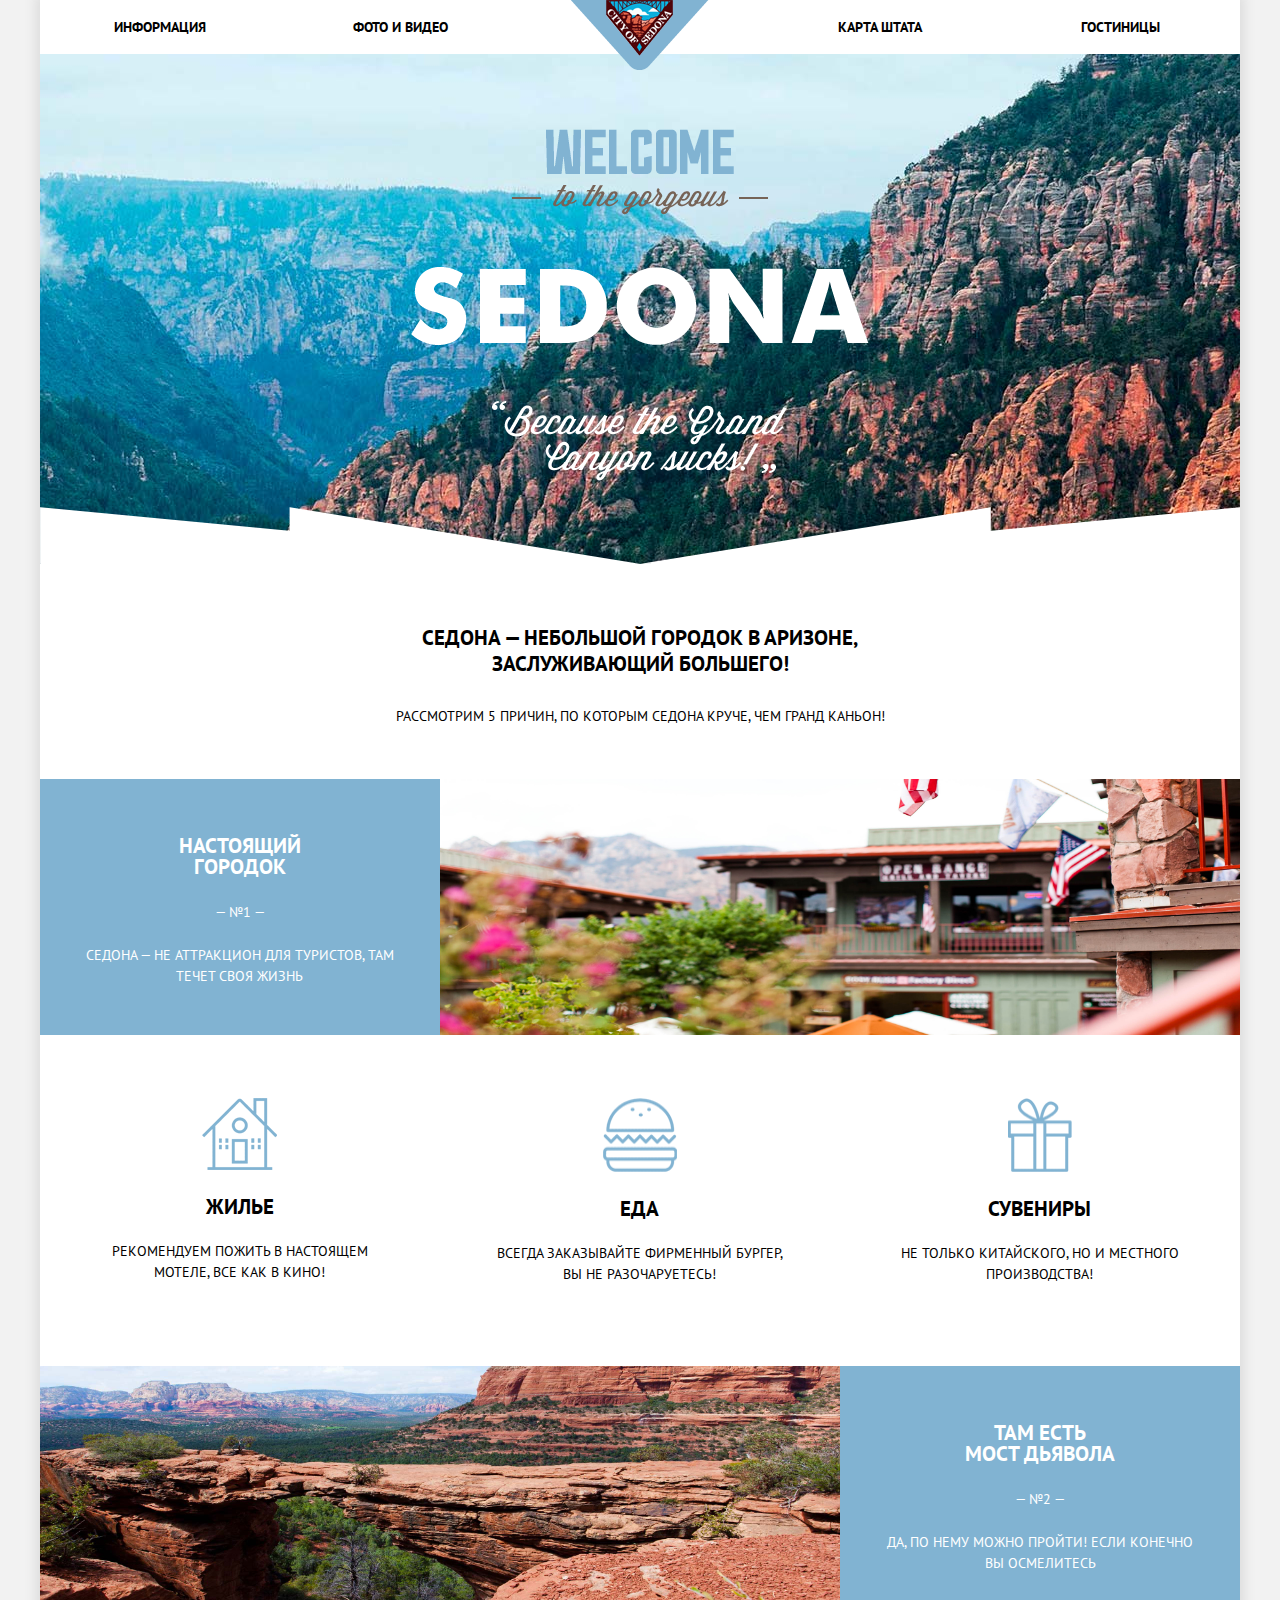
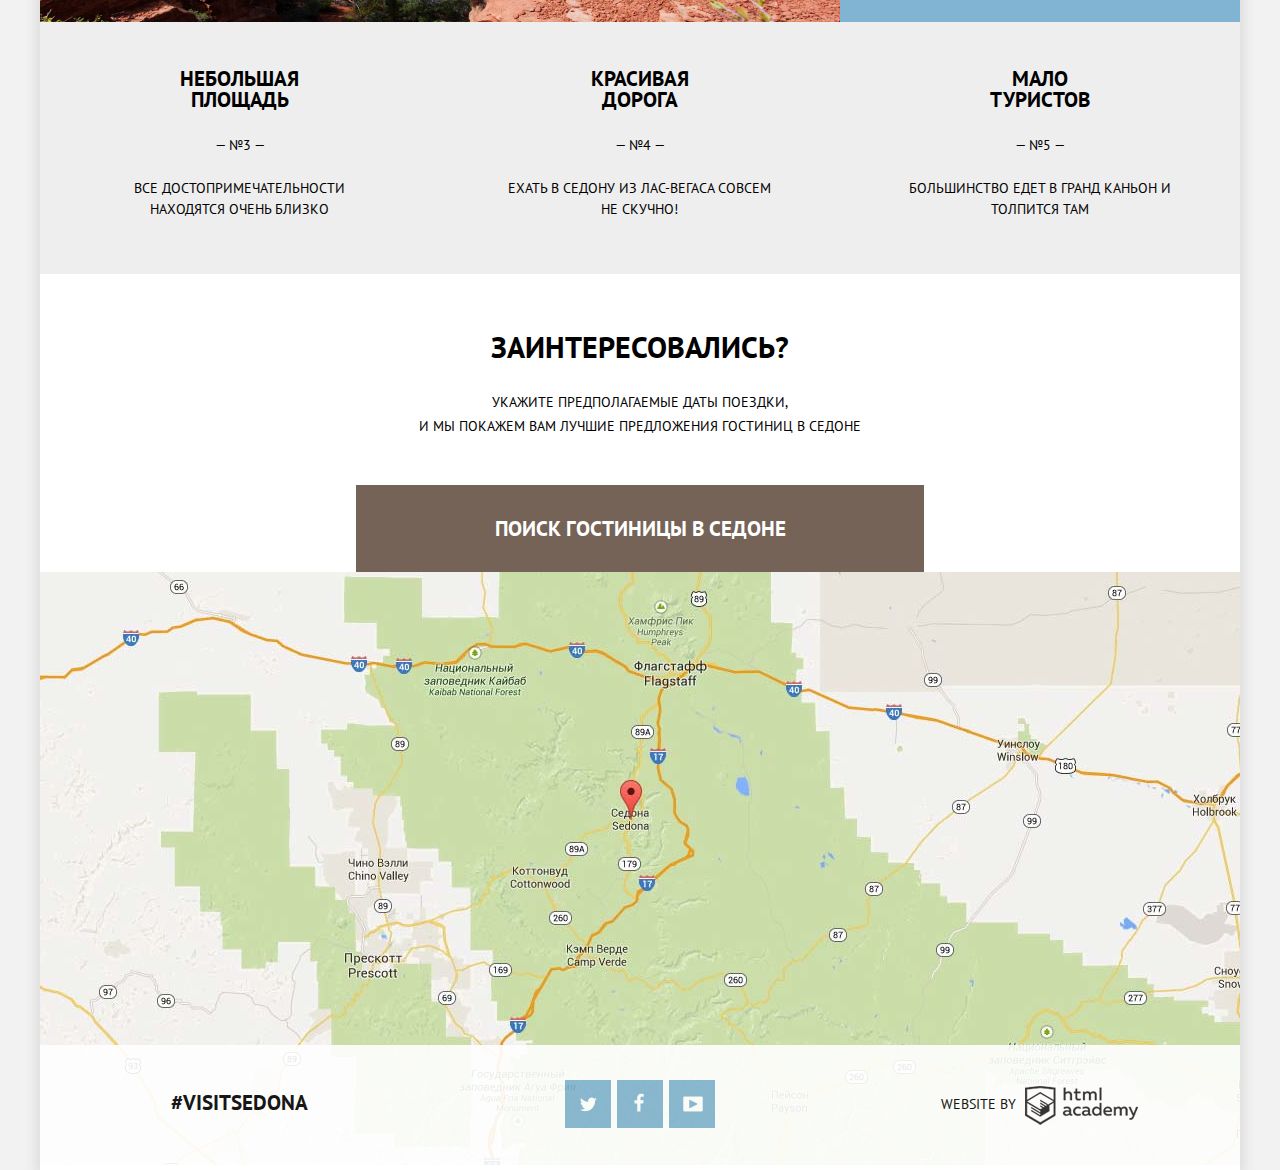
==== index.html @ da7171b6 "Правки, опять." ====
<!DOCTYPE html>
<html lang="ru">
  <head>
    <meta charset="utf-8">
    <title>Седона</title>
    <link href='https://fonts.googleapis.com/css?family=PT+Sans:400,700&subset=latin,cyrillic' rel='stylesheet' type='text/css'>
    <link rel="stylesheet" href="css/normalize.css">
    <link rel="stylesheet" href="css/style.css">
  </head>
  <body>
    <main class="container">
      <header class="main-header clearfix">
        <nav class="main-navigation">
            <ul class="left-side">
              <li>
                <a href="#">Информация</a>
              </li>
              <li>
                <a href="#">Фото и видео</a>
              </li>
            </ul>
            <a class="logo" href="#"><img src="img/main_page.png" width="138" height="70" alt="Седона"></a>
            <ul class="right-side">
              <li>
                <a href="#">Карта штата</a>
              </li>
              <li>
                <a href="hotels.html">Гостиницы</a>
              </li>
            </ul>
        </nav>    
      </header>
        <div class="main">
          <div class="main-img">
            <img class="img-text" src="img/sedona_text.png" alt="Welcome to Sedona" width="458" height="352">
          </div>
          <h1 class="main-info">Седона &mdash; небольшой городок в Аризоне,<br> заслуживающий большего!</h1>
          <p class="main-info-reasons">Рассмотрим 5 причин, по которым седона круче, чем Гранд Каньон!</p>
          <div class="reason-one clearfix">
            <div class="reason-one-general">
              <h3 class="reason-headline">Настоящий<br>городок</h3>
              <p class="reason-number">&mdash; №1 &mdash;</p>
              <p class="reason-text">Седона &mdash; не аттракцион для туристов, там течет своя жизнь</p>
            </div>
            <div class="reason-one-img">
              <img src="img/reason_1.jpg" width="800" height="256" alt="Первая причина">
            </div>
          </div>
          <div class="features clearfix">
            <div class="reason-content">
              <img src="img/house.png" width="75" height="72" alt="Жилье">
              <h3>Жилье</h3>
              <p class="content-text">Рекомендуем пожить в настоящем мотеле, все как в кино!</p>
            </div>
            <div class="reason-content">
              <img src="img/burger.png" width="74" height="74" alt="бургер">
              <h3>Еда</h3>
              <p class="content-text">Всегда заказывайте фирменный бургер, Вы не разочаруетесь!</p>
            </div>
            <div class="reason-content">
              <img src="img/souvenir.png" width="64" height="74" alt="подарок">
              <h3>Сувениры</h3>
              <p class="content-text">Не только китайского, но и местного производства!</p>
            </div>
          </div>
          <div class="reason-two clearfix">
            <img class="reason-two-img" src="img/reason_2.jpg" width="512" height="256" alt="Вторая причина">
            <div class="reason-two-general">
              <h3 class="reason-headline">Там есть<br>мост дьявола</h3>
              <p class="reason-number">&mdash; №2 &mdash;</p>
              <p class="reason-text">Да, по нему можно пройти! Если конечно Вы осмелитесь</p>
            </div>
          </div>
          <div class="reasons">  
            <div class="reason-rest-content">
              <h3 class="reasons-headline">Небольшая<br>площадь</h3>
              <p class="reason-number">&mdash; №3 &mdash;</p>
              <p class="reason-rest-text">Все достопримечательности находятся очень близко</p>
            </div>
            <div class="reason-rest-content">
              <h3 class="reasons-headline">Красивая<br>дорога</h3>
              <p class="reason-number">&mdash; №4 &mdash;</p>
              <p class="reason-rest-text">Ехать в Седону из Лас-Вегаса совсем не скучно!</p>
            </div>
            <div class="reason-rest-content">
              <h3 class="reasons-headline">Мало<br>туристов</h3>
              <p class="reason-number">&mdash; №5 &mdash;</p>
              <p class="reason-rest-text">Большинство едет в Гранд Каньон и толпится там</p>
            </div>      
          </div>
          <div class="hotel-reserve">
            <p class="interest"><b>Заинтересовались?</b></p>
            <p class="text">Укажите предполагаемые даты поездки,<br> и мы покажем Вам лучшие предложения гостиниц в Седоне</p>
          </div>
          <div class="search-form">
            <form method="post" action="#">
              <a class="form-btn" href="#">Поиск гостиницы в Седоне</a>
              <div class="form form-hidden">              
                <div class="dates">
                  <label for="arrival"><b>Дата заезда:</b></label>
                  <input name="hotels" id="arrival" type="date" value="2016-04-24">
                  <button class="calendar"></button>
                </div>
                <div class="dates">
                  <label for="departure"><b>Дата выезда:</b></label>
                  <input name="hotels" id="departure" type="date" value="2016-07-04">
                  <button class="calendar"></button>
                </div>
                <div class="count clearfix">
                  <div class="adults">
                    <label for="adults"><b>Взрослые:</b></label>
                    <button class="decrease">&#8211;</button>
                    <input name="hotels" id="adults" type="number" value="2">
                    <button class="increase">&#43;</button>
                  </div>
                  <div class="kids">
                    <label for="kids"><b>Дети:</b></label>
                    <button class="decrease">&#8211;</button>
                    <input name="hotels" id="kids" type="number" value="0">
                    <button class="increase">&#43;</button>
                  </div>
                  <input class="btn" type="submit" value="Найти">
                </div>
              </div>
            </form>
          </div>
        </div>      
      <img class="map" src="img/map.jpg" alt="карта">
      <footer class="main-footer">
        <div class="footer">
          <section class="footer-hashtag">
            <a href="#">#VISITSEDONA</a>
          </section>
          <section class="footer-social">
            <a class="social-btn social-btn-twt" href="#">Твиттер</a>
            <a class="social-btn social-btn-fb" href="#">Фейсбук</a>
            <a class="social-btn social-btn-tube" href="#">Ютьюб</a>
          </section>
          <section class="footer-copyright">
            <p>WEBSITE BY</p>
            <a class="btn-copyright" href="https://htmlacademy.ru"></a>
          </section>
        </div>
      </footer>
    </main>
    <script>
      var link = document.querySelector(".form-btn");
      var popup = document.querySelector(".form");
      
      link.addEventListener("click", function(event) {
        event.preventDefault();
        popup.classlist.remove("form-hidden");
      });
    </script>
  </body>
</html>
---- css/style.css ----
body {
  font-size: 14px;
  line-height: 26px;
  font-family: "PT Sans", "arial", sans-serif;
  font-weight: 700;
  text-transform: uppercase;
  padding: 0;
  margin: 0;
  background-color: #f2f2f2;
}

.clearfix:after {
  content: "";
  display: table;
  clear: both;
}

.container {
  min-width: 768px;
  max-width: 1200px;
  margin: 0 auto;
  text-align: center;
  box-shadow: 0 0 10px 5px #dedede;
  background-color: #ffffff;
}

.main-navigation {
  position: relative;
}

.main-navigation a {
  color: #000000;
  text-decoration: none;
  padding: 14px 0;
  font-weight: bold;
  font-size: 14px;
  line-height: 26px;
  display: inline-block;
  vertical-align: top;
}

.main-navigation a:hover {
 color: #81b3d2;
}

.main-navigation img {
  width: 138px;
  height: 70px;
  position: absolute;
  top: 0;
  left: 50%;
  z-index: 1;
  margin-left: -69px;
}

.main-navigation ul {
  display: table;
  table-layout: fixed;
  font-size: 0;
  width: 40%;
}

.main-navigation li {
  display: table-cell;
}

.left-side {
  float: left;
  padding: 0;
}

.right-side {
  float: right;
}

.main-img {  
  background: url(../img/white.png), url(../img/sedona.jpg);
  background-color: #eledf5;
  background-repeat: no-repeat;
  background-position: 50% 100%, 50% 29%;
  background-size: 100% auto, auto;
}

.background {
  overflow: hidden;
}

.img-text {
  margin: 75px 0;
}

.main-info {
  font-size: 21px;
  line-height: 26px;
  margin-top: 61px;
}

.main-info-reasons {
  font-size: 14px;
  line-height: 26px;
  margin: 26px 0;
  font-weight: 100;
}

.reason-one {
  width: 100%;
  text-align: center;
  margin: 50px 0;
  font-size: 0;
}

.reason-one-general {
  width: 33.33%;
  height: 256px;
  float: left;
  background-color: #81b3d2;
  font-size: 21px;
  line-height: 21px;
  color: #ffffff;
  padding: 35px 40px;
  margin: 0;
  box-sizing: border-box;
}

.reason-headline {
  display: block;
  font-size: 21px;
}

.reason-number {
  display: block;
  font-size: 14px;
  line-height: 21px;
  font-weight: 100;
}

.reason-text {
  display: block;
  font-size: 14px;
  font-weight: 100;
  margin: 20px 0;
}

.reason-one-img {
  width: 66.67%;
  float: right;
}

.reason-one-img img {
  overflow: hidden;
}

.features {
  display: inline-block;
  vertical-align: top;
  text-align: center;
  margin-bottom: 67px;
}

.reason-content {
  width: 33.33%;
  float: left;
}

.reason-content h3 {
  font-size: 21px;
  line-height: 21px;
  margin-top: 18px;
}

.content-text {
  display: block;
  font-size: 14px;
  line-height: 21px;
  padding: 0 55px;
  margin-top: 24px;
  font-weight: 100;
}

.reason-two-img {
  width: 66.67%;
  float: left;
  overflow: hidden;
}

.reason-two-general {
  width: 33.33%;
  height: 256px;
  float: right;
  background-color: #81b3d2;
  font-size: 21px;
  line-height: 21px;
  color: #ffffff;
  box-sizing: border-box;
  padding: 35px 40px;
}

.reasons {
  width: 100%;
  display: inline-block;
  vertical-align: top;
  text-align: center;
  background-color: #eeeeee;
}

.reason-rest-content {
  width: 33.33%;
  float: left;
  padding: 25px 20px;
  padding-bottom: 40px;
  box-sizing: border-box;
}

.reasons-headline {  
  font-size: 21px;
  line-height: 21px;
}

.reason-number {
  display: block;
  font-size: 14px;
  line-height: 21px;
  padding: 0 60px;
  margin-top: 25px;
  margin-bottom: 22px;
  font-weight: 100;
}

.reason-rest-text {
  display: block;
  font-size: 14px;
  line-height: 21px;
  padding: 0 40px;
  font-weight: 100;
}

.hotel-reserve {
  margin-top: 60px;
}

.interest {
  font-size: 30px;
  margin-bottom: 30px;
}

.text {
  font-size: 14px;
  line-height: 24px;
  margin-bottom: 47px;
  font-weight: 100;
}

.search-form {
  width: 568px;
  margin: 0 auto;
  text-align: center;
  position: relative;
}

.form-btn {
  font-size: 21px;
  line-height: 27px;
  display: block;
  padding: 30px 0;
  text-decoration: none;
  color: #ffffff;
  background-color: #766357;
}

.form {
  padding: 55px;
  position: absolute;
  top: 85px;
  left: 0;
  background-color: #ffffff;
  text-align: left;  
}

.form-hidden {
  display: none;
}

.dates {
  margin-bottom: 30px;
  width: 100%;
}

.dates label {
  display: inline-block;
  vertical-align: middle;
  width: 93px;
  font-size: 14px;
  line-height: 26px;
  margin-right: 15px;
}

.dates input {
  display: inline-block;
  vertical-align: middle;
  padding: 5px 10px;
  background-color: #f2f2f2;
  border: none;
  width: 289px;
}

.dates input:hover {
  background-color: #ebebeb;
}

.calendar {
  display: inline-block;
  vertical-align: middle;
  width: 38px;
  height: 38px;
  background-color: #f2f2f2;
  border: none;
  margin-left: -5px;
  background-image: url(../img/sprite.png);
  background-position: -42px -73px;
}

.calendar:hover {
  background-color: #ebebeb;
  background-position: -42px -3px;
}

.adults {
  float: left;
}

.adults label {
  display: inline-block;
  vertical-align: middle;
  width: 93px;
  margin-right: 20px;
}

.increase {
  display: inline-block;
  vertical-align: middle;
  width: 38px;
  height: 38px;
  font-size: 26px;
  background-color: #f2f2f2;
  border: none;
  margin-left: -5px;
  color: #a9a9a9;
  cursor: pointer;
}

.increase:hover {
  color: #000000;
}

.decrease {  
  display: inline-block;
  vertical-align: middle;
  width: 38px;
  height: 38px;
  font-size: 26px;
  background-color: #f2f2f2;
  border: none;
  margin-left: -5px;
  color: #a9a9a9;
  cursor: pointer;
}

.decrease:hover {
  color: #000000;
}

.adults input {
  display: inline-block;
  vertical-align: middle;
  text-align: center;
  padding: 6px 10px;
  background-color: #f2f2f2;
  border: none;
  width: 25px;
  margin-left: -5px;
}

.kids {
  display: inline-block;
  vertical-align: middle;
  float: right;
}

.kids label {
  width: 100px;
  margin-right: 27px;
}

.kids input {
  display: inline-block;
  vertical-align: middle;
  text-align: center;
  padding: 6px 10px;
  background-color: #f2f2f2;
  border: none;
  width: 20px;
  margin-left: -5px;
}

input[type=number]::-webkit-inner-spin-button, 
input[type=number]::-webkit-outer-spin-button { 
  -webkit-appearance: none;  
}

.btn {
  width: 458px;
  background-color: #81b3d2;
  text-decoration: none;
  font-size: 21px;
  line-height: 26px;
  color: #ffffff;
  padding: 16px 0;
  margin-top: 55px;
  text-transform: uppercase;
  border: none;
}

.btn:hover {
  background-color: #669ec0;
}

.map {
  width: 100%;
  height: 593px;
  margin-bottom: -128px;
  overflow: hidden;
}

.search-form-hotels {
  width: 100%;
  background: #6686ac url(../img/back_filter.jpg);
  color: #ffffff;
  background-position: 0 50%;
  text-align: left;
  padding: 30px 0;
  font-weight: 600;
  font-size: 16px;
  line-height: 21px;
  margin-top: 2px;
}

.infrastructure {
  float: left;
  margin-left: 6%;
}

.infrastructure label {
  display: block;
  padding-left: 40px;
  font-size: 14px;
  font-weight: 100;
  margin-top: 25px;
  cursor: pointer;
  position: relative;
}

.checkbox-indicator {
  position: absolute;
  display: block;
  margin-top: 25px;
  width: 24px;
  height: 22px;
  background-image: url(../img/sprite.png) no-repeat center;
  background-position: -5px -5px;
}

.infrastructure input {
  display: none;
}
  
.house-type {
  float: left;
  margin-left: 10%;
}

.house-type label {
  display: block;
  padding-left: 40px;
  font-size: 14px;
  font-weight: 100;
  margin-top: 25px;
  cursor: pointer;
}

.house-type input[type="checkbox"] {
  display: none;
}

.cost {
  float: right;
  margin-right: 6%;
  width: 320px;
}

.form-title {
  font-weight: 700;
  font-size: 16px;
  line-height: 21px;
  margin-top: -3px;
  margin-bottom: 9px;
}

.price-control {
  height: 32px;
  margin-top: 12px;
  margin-bottom: 20px;
  border: 2px solid #ffffff;
  border-radius: 3px;
  font-size: 0;
  position: relative;
}

.price-control::after {
  content: "";
  position: absolute;
  width: 2px;
  height: 22px;
  background: #ffffff;
  top: 50%;
  left: 50%;
  transform: translate(-50%, -50%);
}

.price-control label {
  display: inline-block;
  vertical-align: top;
  font-size: 14px;
  font-weight: 100;
  line-height: 30px;
  cursor: pointer;
  padding-left: 64px;
}

.price-control .min-price,
.price-control .max-price {
  width: 90px;
}

.price-control input {
  width: 50px;
  margin: 0;
  color: inherit;
  font: inherit;
  background: none;
  border: none;
  outline: none;
}

.range-controls {
  position: relative;
  margin-bottom: 35px;
}

.range-controls .scale {
  height: 2px;
  background: rgba(255, 255, 255, 0.3);
}

.range-controls .bar {
  width: 80%;
  height: 2px;
  background: #ffffff;
}

.range-toggle {
  position: absolute;
  top: -10px;
  width: 4px;
  height: 4px;
  background: #ababab;
  border: 8px solid #ffffff;
  border-radius: 50%;
  box-shadow: 0 2px 1px 0 rgba(0, 1, 1, 0.2);
  cursor: pointer;
}

.range-toggle:hover {
  background: #1c4f80;
}

.range-toggle-min {
  left: 0;
}

.range-toggle-max {
  left: 80%;
}

.btn-show {
  display: block;
  margin: 0 auto;
  margin-top: -4px;
  padding: 6px 38px;
  font-size: 14px;
  line-height: 20px;
  color: #ffffff;
  text-transform: uppercase;
  background: transparent;
  border: 2px solid #ffffff;
  border-radius: 2px;
  outline: none;
  cursor: pointer;
  font-weight: 100;
}

.btn-show:hover {
  color: #000000;
  background: #ffffff;
}

.search-results {
  width: 100%;
}

.results-title {
  padding: 13px 0;
  width: 100%;
  position: relative;
  box-sizing: border-box;
}

.results-title h2 {
  display: block;
  float: left;
  padding-left: 6%; 
  margin-right: 47px;
}

.sort-type {
  display: block;
  float: left;
  margin-top: 23px;
  font-size: 12px;
  line-height: 18px;
  font-weight: 100;
}

.sort-type a {
  margin-left: 34px;
  display: inline-block;
  text-decoration: none;
  color: #d1d1d1;
  border-bottom: 1px dashed #81b3d2;
  cursor: pointer;
}

.sort-type a:active {
  color: #81b3d2;
  border-bottom: none;
}

.ascending {
  text-decoration: none;
  font-size: 0;
  position: absolute;
  top: 40px;
  right: 96px;
  width: 10px;
  height: 11px;
  background: #ffffff url(../img/sprite.png) no-repeat center;
  background-position: -15px -14px;
  cursor: pointer;
  transform: rotate(180deg);
  opacity: 0.5;
}

.ascending:hover {
  opacity: 1;
}

.ascending:active {
  opacity: 1;
  background-position: -15px -51px;
}

.descending {
  text-decoration: none;
  font-size: 0;
  position: absolute;
  top: 39px;
  right: 72px;
  width: 11px;
  height: 11px;
  background: #ffffff url(../img/sprite.png) no-repeat center;
  background-position: -15px -14px;
  cursor: pointer;
  opacity: 0.5;
}

.descending:hover {
  opacity: 1;
  background-position: -15px -14px;
}

.descending:active {
  opacity: 1;
  background-position: -15px -51px;
}

.sort-type a:hover {
  color: #81b3d2;
  border-bottom: 1px dashed #81b3d2;  
}

.results {
  border-top: 1px solid #e5e5e5;
  border-bottom: 1px solid #e5e5e5;
  padding: 0 6%;
  position: relative;
  font-size: 0;
}

.results-img {
  display: block;
  float: left;
  margin: 29px 0;
  margin-right: 30px;
}

.results-info {
  float: left;
  text-align: left;
  vertical-align: top;
  margin: 29px 0;
}

.hotel-name {
  display: block;
  text-decoration: none;
  color: #000000;
  font-size: 21px;
  line-height: 21px;  
  cursor: pointer;
}

.hotel-name:hover {
  color: #a8c9df;
}

.results-info p {
  display: inline-block;
  margin-top: 7px;
  margin-right: 5px;
  margin-bottom: 14px;
  font-size: 14px;
  line-height: 21px;
  font-weight: 100;
  width: 110px;
}

.buttons {
  display: block;
  margin-bottom: -3px;
}

.details-btn {
  display: inline-block;
  vertical-align: top;
  background-color: #81b3d2;
  width: 110px;
  text-align: center;
  font-size: 14px;
  line-height: 21px;
  color: #ffffff;
  padding: 3px 0;
  text-transform: uppercase;
  cursor: pointer;
  margin-right: 5px;
}

.details-btn a {
  text-decoration: none;
  color: #ffffff;
}

.details-btn:hover {
  background-color: #669ec0;  
}

.reserve-btn {
  display: inline-block;
  background-color: #766357;
  width: 142px;
  text-align: center;
  font-size: 14px;
  line-height: 21px;
  color: #ffffff;
  padding: 3px 0;
  text-transform: uppercase;
  cursor: pointer;
}

.reserve-btn a {
  text-decoration: none;
  color: #ffffff;
}

.reserve-btn:hover {
  background-color: #604e43;
}

.star {
  position: absolute;
  top: 25px;
  right: 68px;
  width: 25px;
  font-size: 0;
  background: #ffffff url(../img/sprite.png) no-repeat center;
  background-position: -38px -185px;
}

.rating {  
  position: absolute;
  color: #666666;
  bottom: 27px;
  right: 66px;
  width: 110px;
  display: inline-block;
  background-color: #f2f2f2;
  font-size: 14px;
  line-height: 21px;
  font-weight: 100;
  padding: 5px;
}

.main-footer {
  color: #000000;
  background-color: #ffffff;
  min-height: 125px;
  position: relative;
  opacity: 0.9;
}

.footer-hashtag {
  width: 33.33%;
  float: left;
  margin-top: 45px;
}

.footer-hashtag a {
  color: #000000;
  text-decoration: none;
  font-size: 21px;
  font-weight: bold;
}

.footer-social {
  width: 33.33%;
  float: left; 
  text-align: center;
  margin-top: 35px;
  font-size: 0;
}

.social-btn {
  display: inline-block;
  width: 46px;
  height: 48px;
  background: #81b3d2 url(../img/sprite.png) no-repeat center;
  vertical-align: top;
  text-decoration: none;
  margin-right: 6px;
}

.social-btn:last-child {
  margin-right: 0;
}

.social-btn:hover {
  background-color: #669ec0;
}

.footer-copyright {
  width: 33.33%;
  float: right;
  margin-top: 32px;
}

.footer-copyright p {
  display: inline-block;
  vertical-align: top;
  font-weight: 100;
}

.footer-copyright a {
  display: inline-block;
  width: 115px;
  height: 40px;
  background-image: url(../img/sprite.png);
  background-position: -3px -493px;
  margin-left: 4px;
  margin-top: 8px;
}

.footer-copyright a:hover {
  background-position: -3px -556px;
}

.social-btn-fb {
    background-position: -23px -107px;
}

.sprite-star {
    background-position: -20px -200px;
}

.social-btn-tube {
    background-position: -26px -240px;
}

.social-btn-twt {
    background-position: -25px -305px;
}
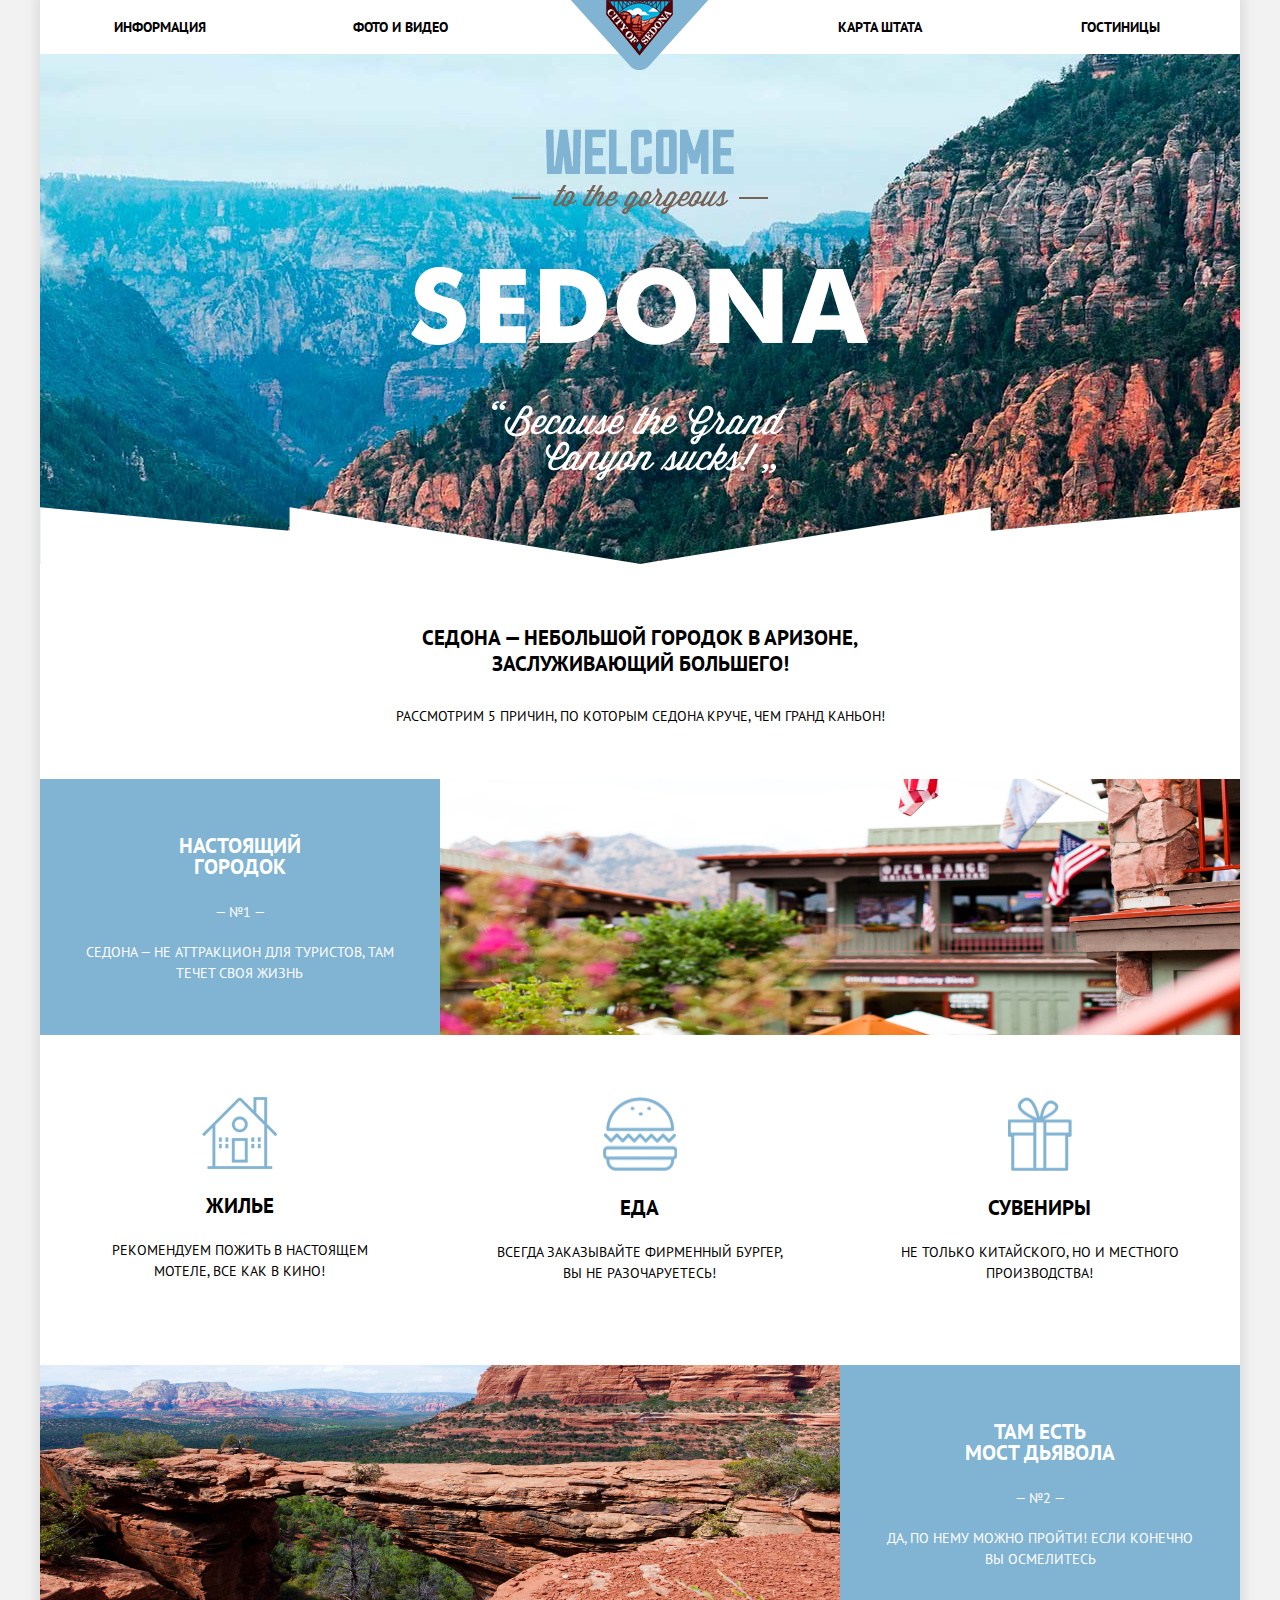
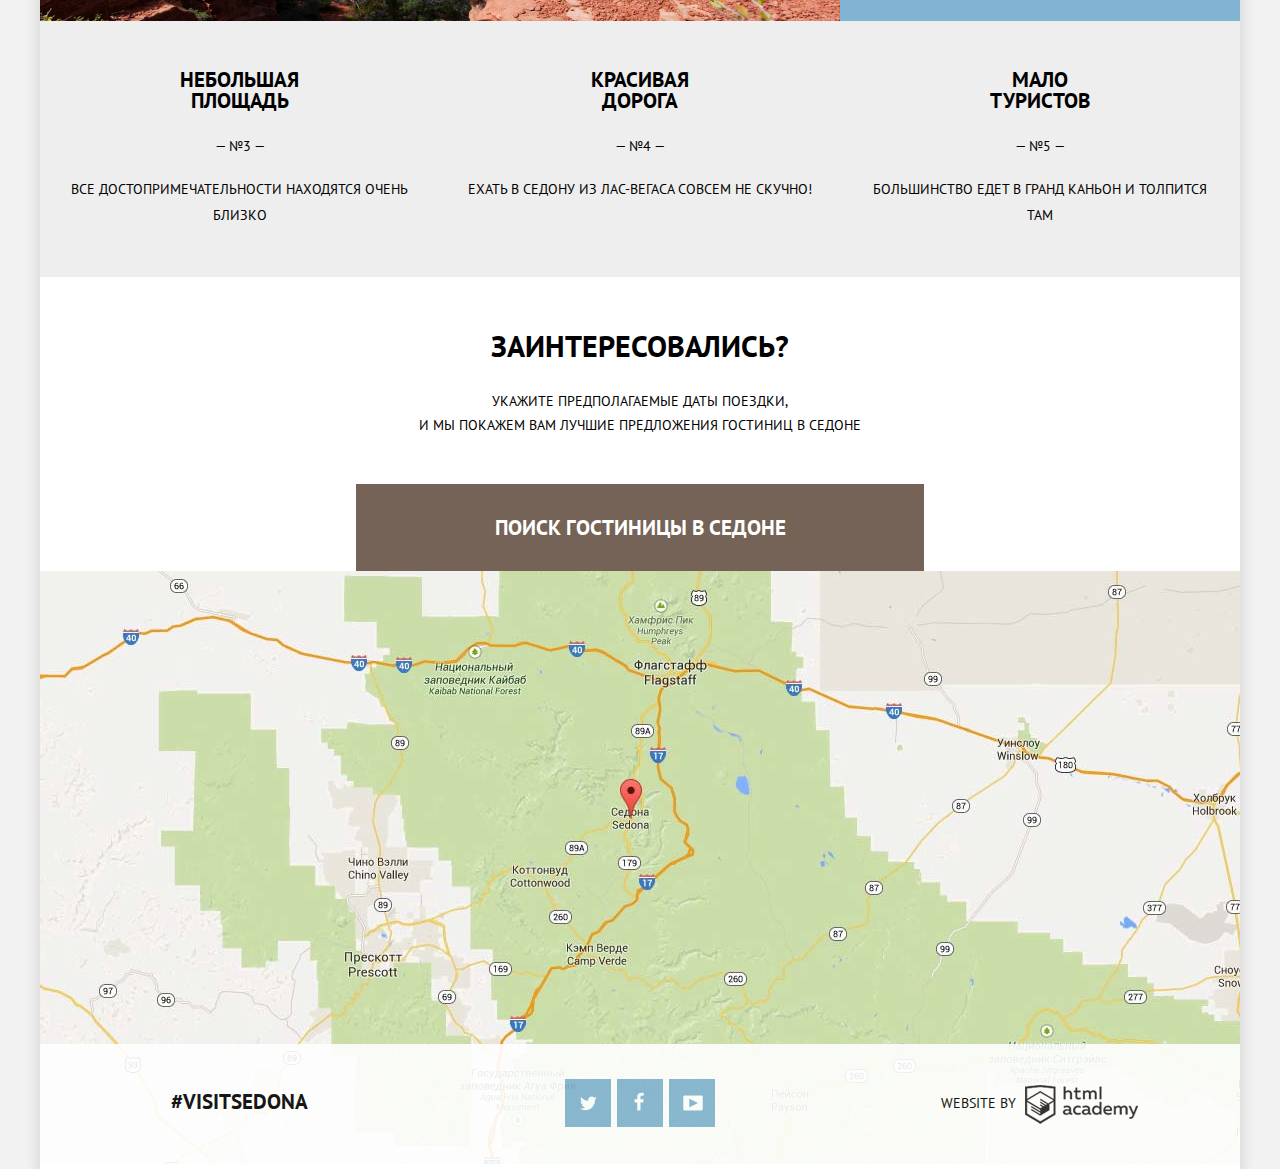
==== commit d722a46a: "Sedona has changed." ====
--- a/index.html
+++ b/index.html
@@ -64,7 +64,9 @@
             </div>
           </div>
           <div class="reason-two clearfix">
-            <img class="reason-two-img" src="img/reason_2.jpg" width="512" height="256" alt="Вторая причина">
+            <div class="reason-two-img">
+              <img src="img/reason_2.jpg" width="800" height="256" alt="Вторая причина">
+            </div>
             <div class="reason-two-general">
               <h3 class="reason-headline">Там есть<br>мост дьявола</h3>
               <p class="reason-number">&mdash; №2 &mdash;</p>
@@ -75,17 +77,17 @@
             <div class="reason-rest-content">
               <h3 class="reasons-headline">Небольшая<br>площадь</h3>
               <p class="reason-number">&mdash; №3 &mdash;</p>
-              <p class="reason-rest-text">Все достопримечательности находятся очень близко</p>
+              <p class="reason-text">Все достопримечательности находятся очень близко</p>
             </div>
             <div class="reason-rest-content">
               <h3 class="reasons-headline">Красивая<br>дорога</h3>
               <p class="reason-number">&mdash; №4 &mdash;</p>
-              <p class="reason-rest-text">Ехать в Седону из Лас-Вегаса совсем не скучно!</p>
+              <p class="reason-text">Ехать в Седону из Лас-Вегаса совсем не скучно!</p>
             </div>
             <div class="reason-rest-content">
               <h3 class="reasons-headline">Мало<br>туристов</h3>
               <p class="reason-number">&mdash; №5 &mdash;</p>
-              <p class="reason-rest-text">Большинство едет в Гранд Каньон и толпится там</p>
+              <p class="reason-text">Большинство едет в Гранд Каньон и толпится там</p>
             </div>      
           </div>
           <div class="hotel-reserve">
@@ -95,29 +97,29 @@
           <div class="search-form">
             <form method="post" action="#">
               <a class="form-btn" href="#">Поиск гостиницы в Седоне</a>
-              <div class="form form-hidden">              
+              <div class="form form-hidden"> 
                 <div class="dates">
                   <label for="arrival"><b>Дата заезда:</b></label>
                   <input name="hotels" id="arrival" type="date" value="2016-04-24">
-                  <button class="calendar"></button>
+                  <button type="button" class="calendar"></button>
                 </div>
                 <div class="dates">
                   <label for="departure"><b>Дата выезда:</b></label>
                   <input name="hotels" id="departure" type="date" value="2016-07-04">
-                  <button class="calendar"></button>
+                  <button type="button" class="calendar"></button>
                 </div>
                 <div class="count clearfix">
                   <div class="adults">
                     <label for="adults"><b>Взрослые:</b></label>
-                    <button class="decrease">&#8211;</button>
+                    <button type="button" class="decrease">&#8211;</button>
                     <input name="hotels" id="adults" type="number" value="2">
-                    <button class="increase">&#43;</button>
+                    <button type="button" class="increase">&#43;</button>
                   </div>
                   <div class="kids">
                     <label for="kids"><b>Дети:</b></label>
-                    <button class="decrease">&#8211;</button>
+                    <button type="button" class="decrease">&#8211;</button>
                     <input name="hotels" id="kids" type="number" value="0">
-                    <button class="increase">&#43;</button>
+                    <button type="button" class="increase">&#43;</button>
                   </div>
                   <input class="btn" type="submit" value="Найти">
                 </div>
@@ -149,7 +151,7 @@
       
       link.addEventListener("click", function(event) {
         event.preventDefault();
-        popup.classlist.remove("form-hidden");
+        popup.classList.add("form-show");
       });
     </script>
   </body>
--- a/css/style.css
+++ b/css/style.css
@@ -98,14 +98,14 @@
 .main-info-reasons {
   font-size: 14px;
   line-height: 26px;
-  margin: 26px 0;
+  margin-top: 26px;
+  margin-bottom: 50px;
   font-weight: 100;
 }
 
 .reason-one {
   width: 100%;
   text-align: center;
-  margin: 50px 0;
   font-size: 0;
 }
 
@@ -117,8 +117,7 @@
   font-size: 21px;
   line-height: 21px;
   color: #ffffff;
-  padding: 35px 40px;
-  margin: 0;
+  padding: 35px;
   box-sizing: border-box;
 }
 
@@ -131,6 +130,9 @@
   display: block;
   font-size: 14px;
   line-height: 21px;
+  padding: 0 60px;
+  margin-top: 25px;
+  margin-bottom: 22px;
   font-weight: 100;
 }
 
@@ -138,28 +140,24 @@
   display: block;
   font-size: 14px;
   font-weight: 100;
-  margin: 20px 0;
+  margin-top: -3px;
 }
 
 .reason-one-img {
   width: 66.67%;
+  height: 256px;
   float: right;
-}
-
-.reason-one-img img {
   overflow: hidden;
 }
 
-.features {
-  display: inline-block;
-  vertical-align: top;
-  text-align: center;
-  margin-bottom: 67px;
-}
-
 .reason-content {
+  display: block;
+  vertical-align: middle;
   width: 33.33%;
-  float: left;
+  padding-top: 62px;
+  height: 330px;
+  float: left;
+  box-sizing: border-box;
 }
 
 .reason-content h3 {
@@ -179,6 +177,7 @@
 
 .reason-two-img {
   width: 66.67%;
+  height: 256px;
   float: left;
   overflow: hidden;
 }
@@ -205,9 +204,9 @@
 
 .reason-rest-content {
   width: 33.33%;
-  float: left;
-  padding: 25px 20px;
-  padding-bottom: 40px;
+  height: 256px;
+  float: left;
+  padding: 27px 20px;
   box-sizing: border-box;
 }
 
@@ -216,16 +215,6 @@
   line-height: 21px;
 }
 
-.reason-number {
-  display: block;
-  font-size: 14px;
-  line-height: 21px;
-  padding: 0 60px;
-  margin-top: 25px;
-  margin-bottom: 22px;
-  font-weight: 100;
-}
-
 .reason-rest-text {
   display: block;
   font-size: 14px;
@@ -235,7 +224,7 @@
 }
 
 .hotel-reserve {
-  margin-top: 60px;
+  margin-top: 56px;
 }
 
 .interest {
@@ -268,6 +257,7 @@
 }
 
 .form {
+  display: block;
   padding: 55px;
   position: absolute;
   top: 85px;
@@ -278,6 +268,10 @@
 
 .form-hidden {
   display: none;
+}
+
+.form-show {
+  display: block;
 }
 
 .dates {
@@ -321,7 +315,7 @@
 
 .calendar:hover {
   background-color: #ebebeb;
-  background-position: -42px -3px;
+  background-position: -42px -4px;
 }
 
 .adults {
@@ -459,13 +453,12 @@
   position: relative;
 }
 
-.checkbox-indicator {
-  position: absolute;
-  display: block;
-  margin-top: 25px;
+label::before {
+  display: block;
+  
   width: 24px;
   height: 22px;
-  background-image: url(../img/sprite.png) no-repeat center;
+  background: url(../img/sprite.png);
   background-position: -5px -5px;
 }
 
@@ -811,16 +804,30 @@
   width: 25px;
   font-size: 0;
   background: #ffffff url(../img/sprite.png) no-repeat center;
-  background-position: -38px -185px;
-}
+  background-position: -35px -185px;
+}
+
+.star-4 {
+  width: 98px;
+}
+
+.star-2 {
+  width: 50px;
+}
+
+.star-3 {
+  width: 75px;
+}
+
 
 .rating {  
   position: absolute;
+  text-align: center;
   color: #666666;
   bottom: 27px;
   right: 66px;
   width: 110px;
-  display: inline-block;
+  display: block;
   background-color: #f2f2f2;
   font-size: 14px;
   line-height: 21px;
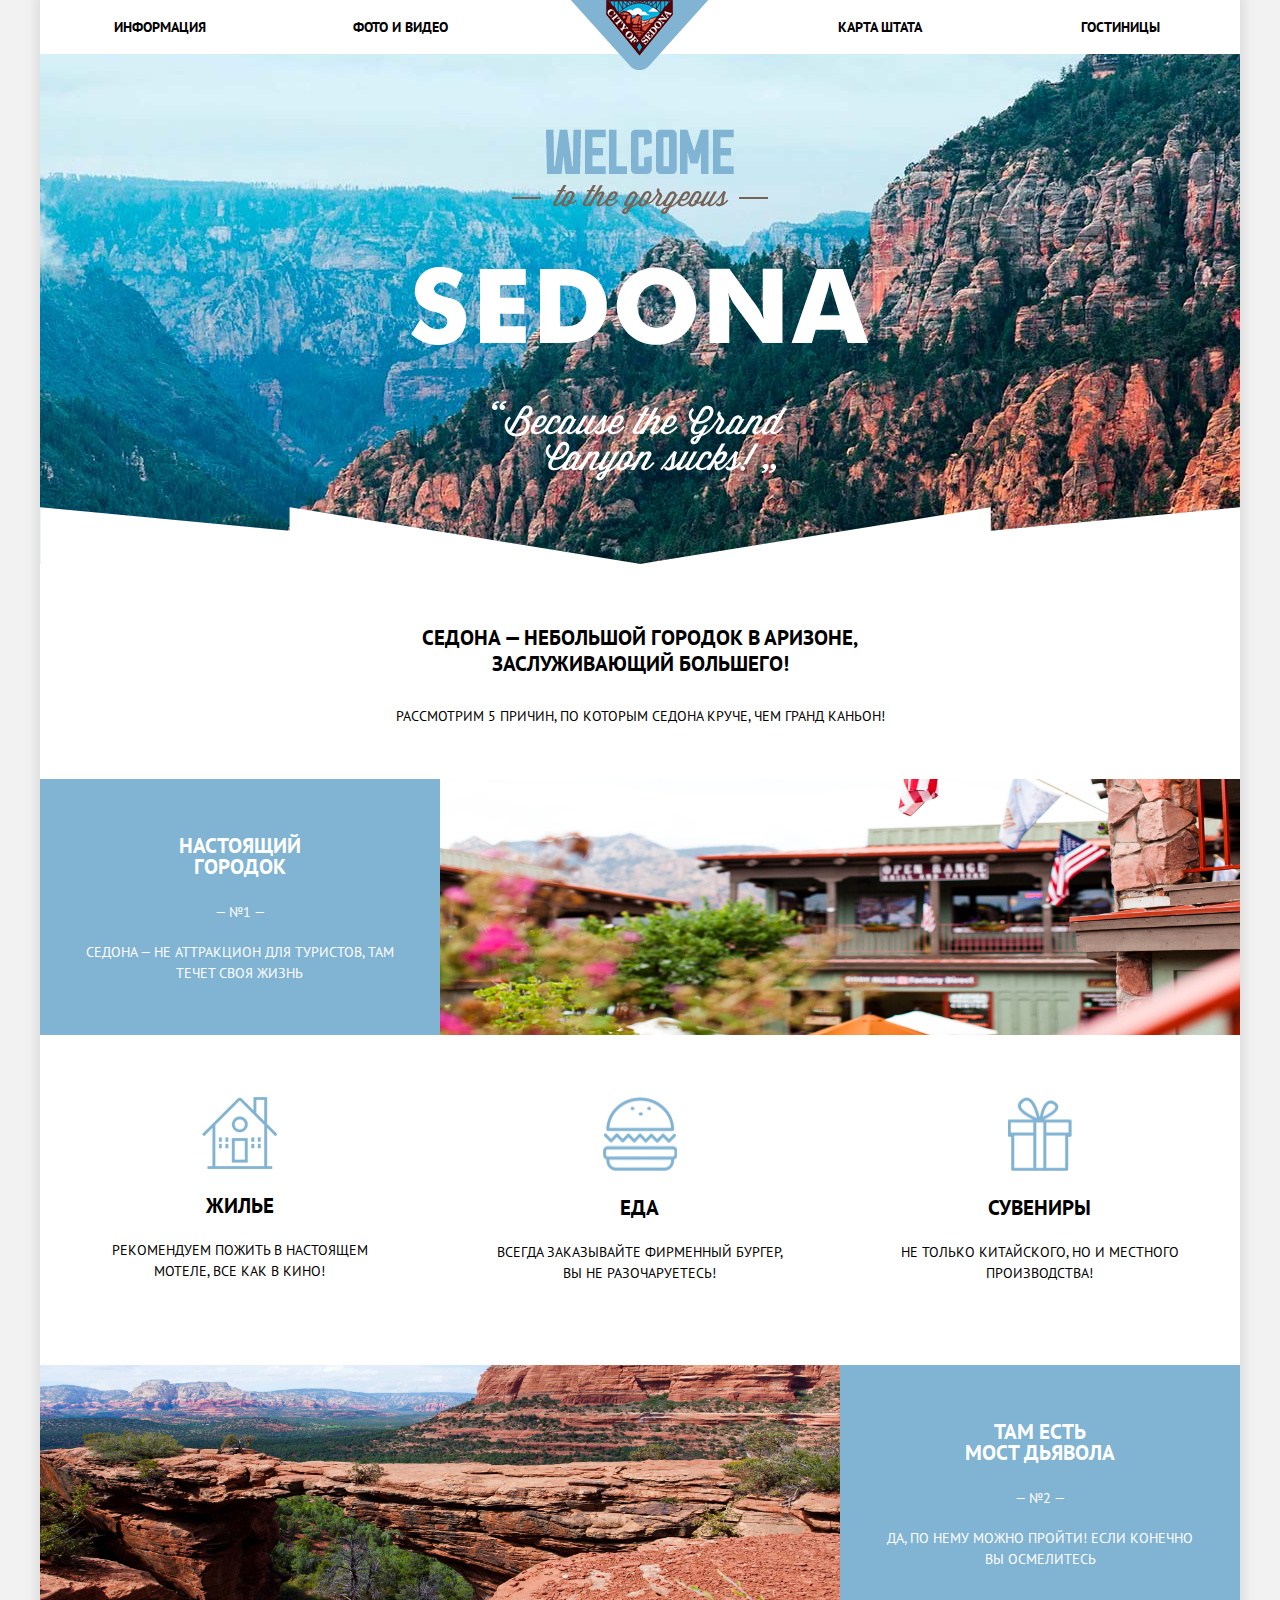
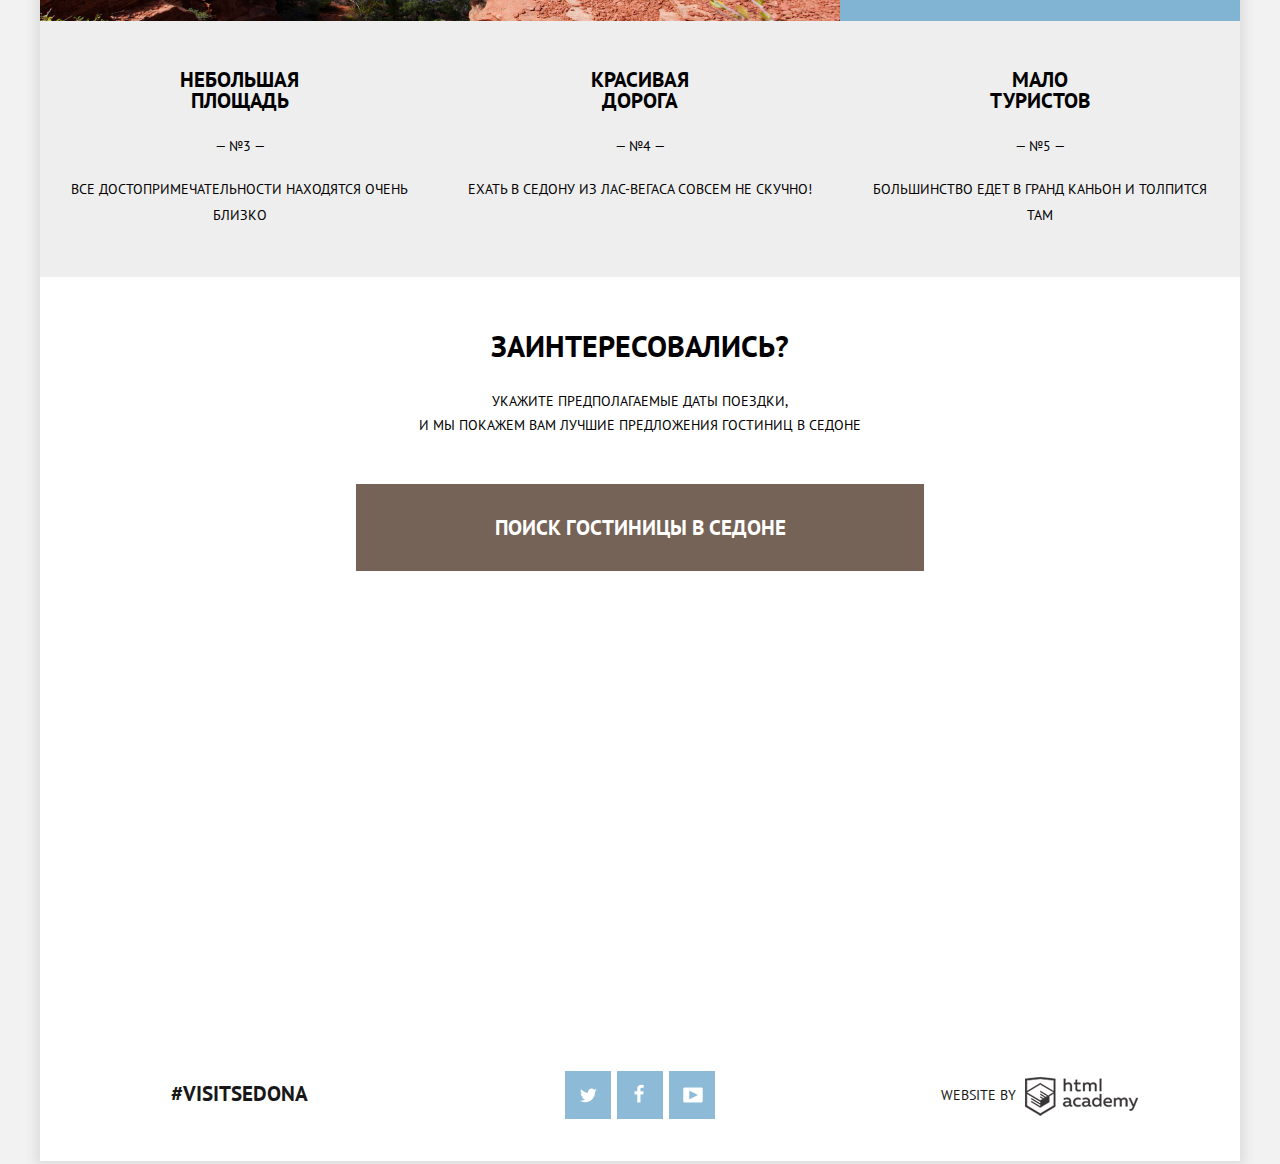
==== commit 519ab41c: "Конец близок!!!" ====
--- a/index.html
+++ b/index.html
@@ -126,8 +126,11 @@
               </div>
             </form>
           </div>
-        </div>      
+        </div>
+      <div class="map">
+      <iframe src="https://www.google.com/maps/embed?pb=!1m18!1m12!1m3!1d990169.602785998!2d-111.74224712548032!3d35.39381695107001!2m3!1f0!2f0!3f0!3m2!1i1024!2i768!4f13.1!3m3!1m2!1s0x872da132f942b00d%3A0x5548c523fa6c8efd!2z0KHQtdC00L7QvdCwLCDQkNGA0LjQt9C-0L3QsCA4NjMzNiwg0KHQqNCQ!5e0!3m2!1sru!2sru!4v1463129491827" width="1200" height="593" frameborder="0" style="border:0" allowfullscreen></iframe>
       <img class="map" src="img/map.jpg" alt="карта">
+      </div>
       <footer class="main-footer">
         <div class="footer">
           <section class="footer-hashtag">
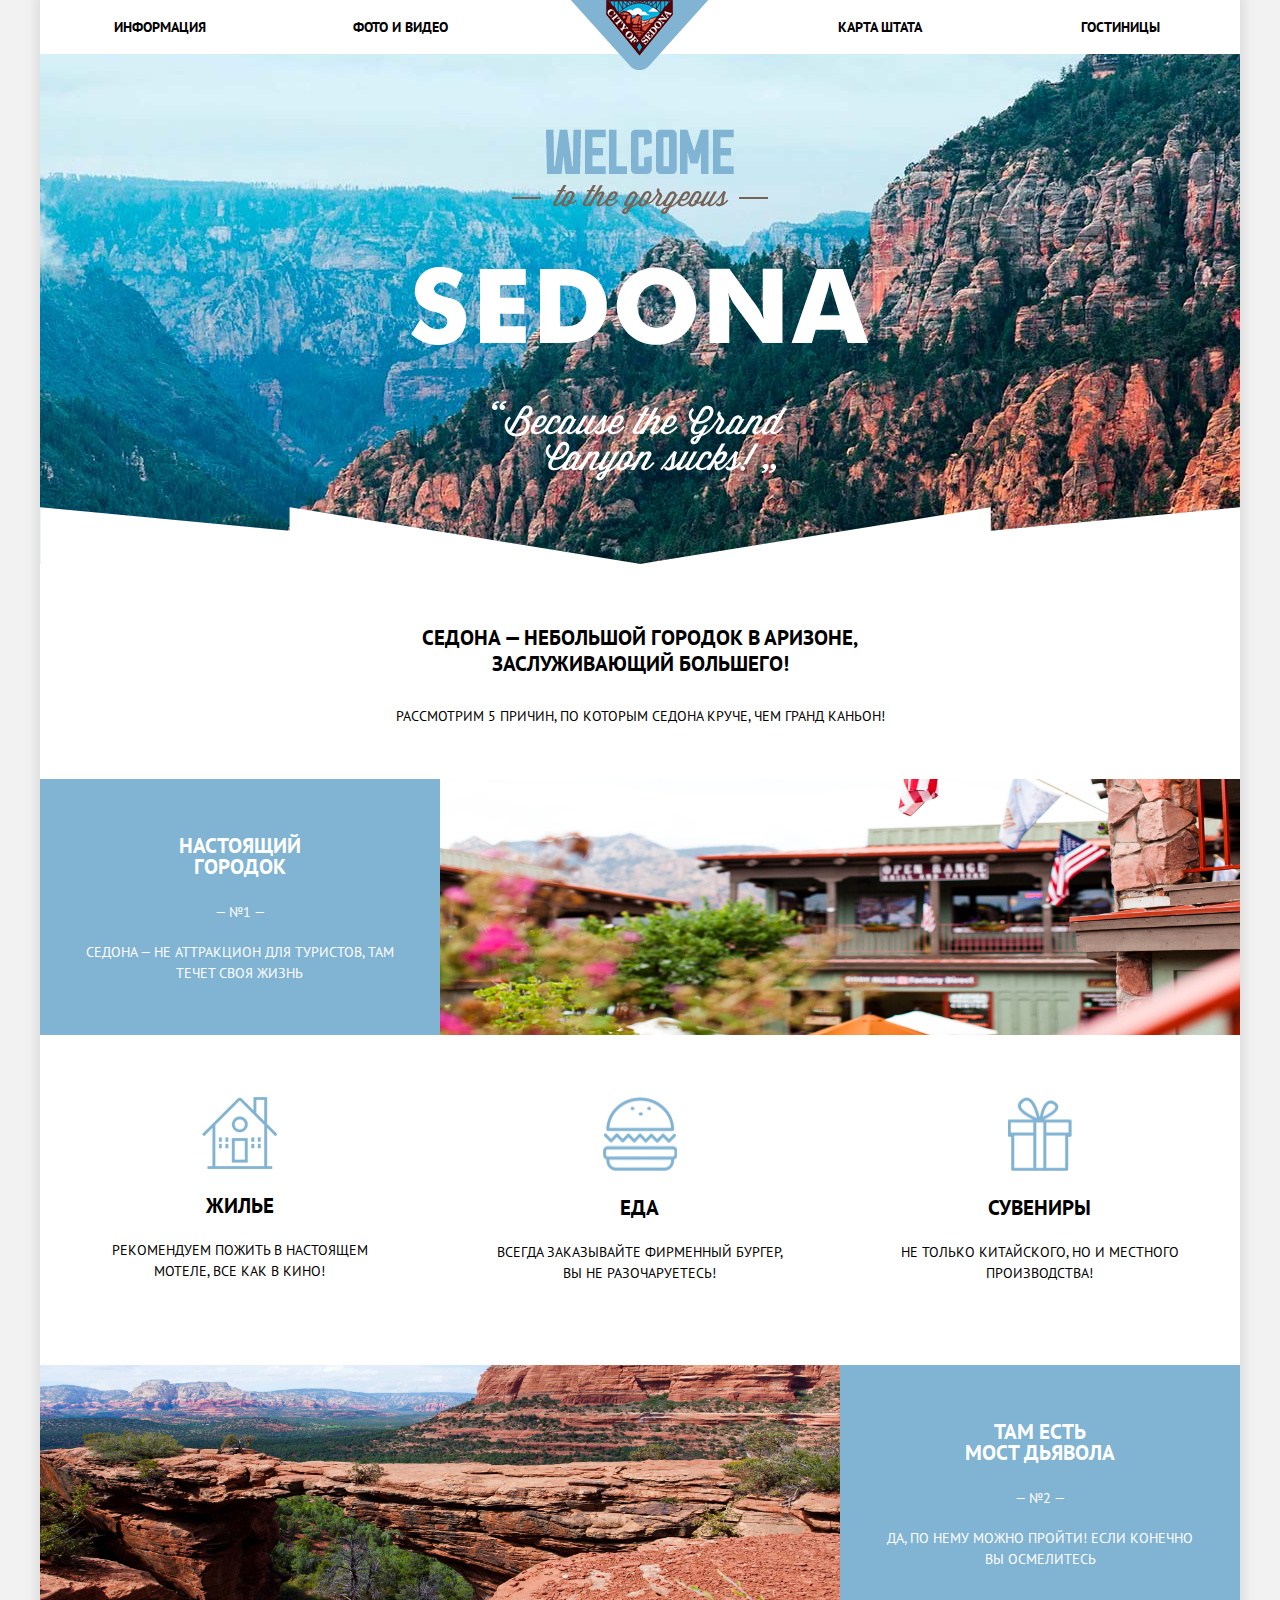
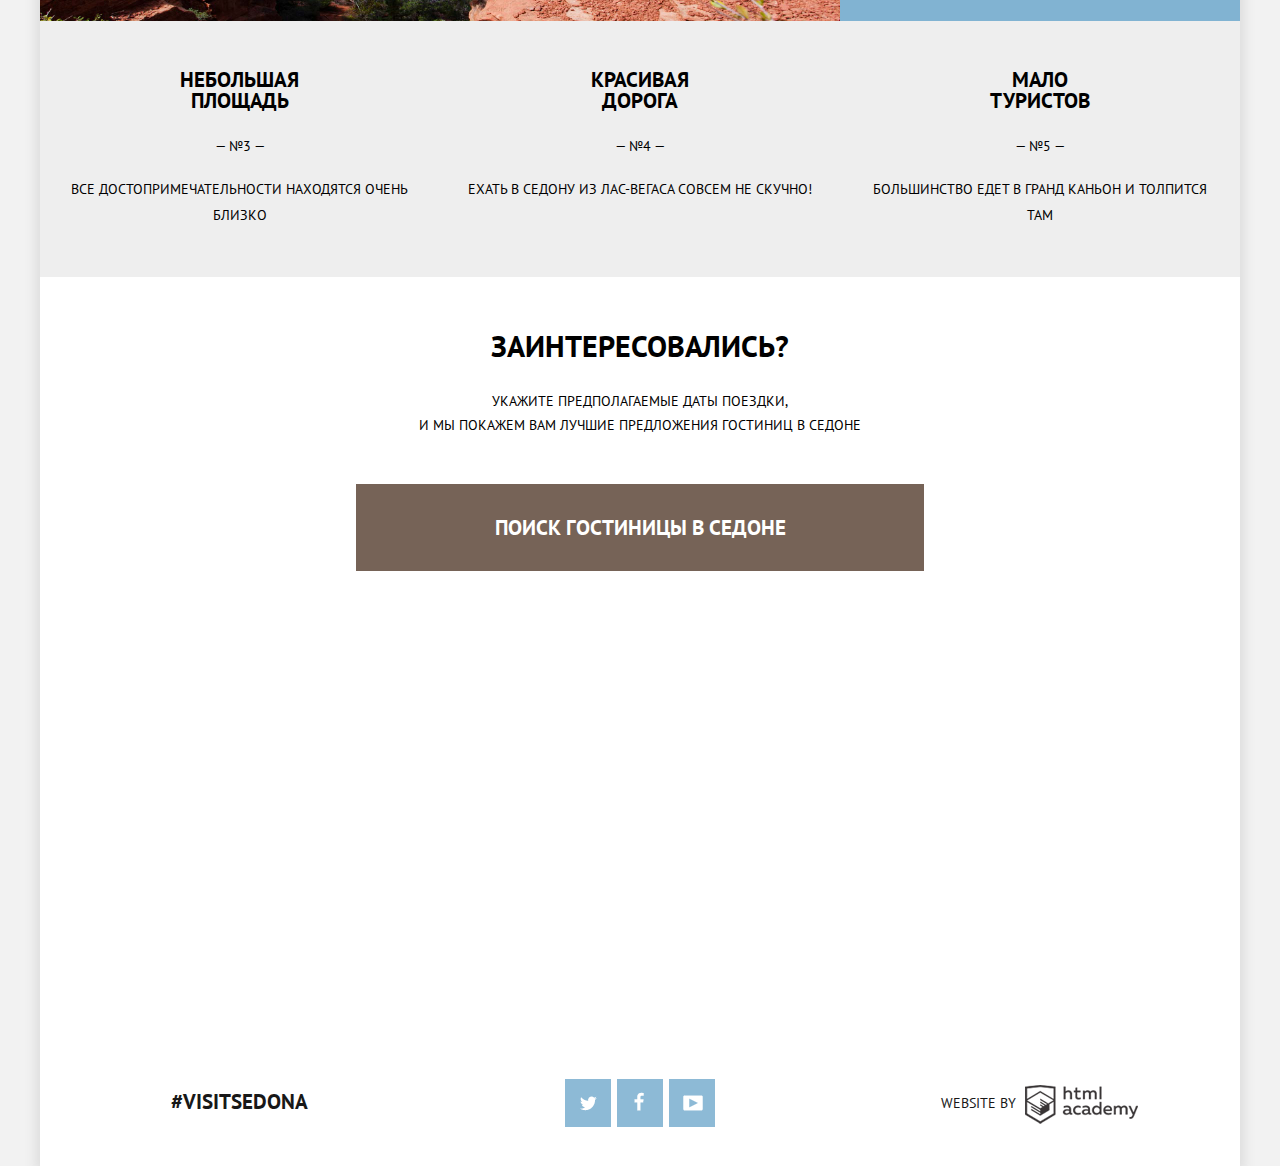
==== commit 2ac532da: "Снова, снова, снова." ====
--- a/index.html
+++ b/index.html
@@ -129,7 +129,7 @@
         </div>
       <div class="map">
       <iframe src="https://www.google.com/maps/embed?pb=!1m18!1m12!1m3!1d990169.602785998!2d-111.74224712548032!3d35.39381695107001!2m3!1f0!2f0!3f0!3m2!1i1024!2i768!4f13.1!3m3!1m2!1s0x872da132f942b00d%3A0x5548c523fa6c8efd!2z0KHQtdC00L7QvdCwLCDQkNGA0LjQt9C-0L3QsCA4NjMzNiwg0KHQqNCQ!5e0!3m2!1sru!2sru!4v1463129491827" width="1200" height="593" frameborder="0" style="border:0" allowfullscreen></iframe>
-      <img class="map" src="img/map.jpg" alt="карта">
+      <img src="img/map.jpg" alt="карта">
       </div>
       <footer class="main-footer">
         <div class="footer">
@@ -154,8 +154,7 @@
       
       link.addEventListener("click", function(event) {
         event.preventDefault();
-        popup.classList.add("form-show");
-      });
+        popup.classList.toggle("form-show");     });
     </script>
   </body>
 </html>
--- a/css/style.css
+++ b/css/style.css
@@ -421,7 +421,7 @@
 .map {
   width: 100%;
   height: 593px;
-  margin-bottom: -128px;
+  margin-bottom: -123px;
   overflow: hidden;
 }
 
@@ -431,6 +431,7 @@
   color: #ffffff;
   background-position: 0 50%;
   text-align: left;
+  outline: none;
   padding: 30px 0;
   font-weight: 600;
   font-size: 16px;
@@ -441,6 +442,7 @@
 .infrastructure {
   float: left;
   margin-left: 6%;
+  outline: none;
 }
 
 .infrastructure label {
@@ -450,6 +452,7 @@
   font-weight: 100;
   margin-top: 25px;
   cursor: pointer;
+  outline: none;
   position: relative;
 }
 
@@ -458,8 +461,8 @@
   
   width: 24px;
   height: 22px;
-  background: url(../img/sprite.png);
-  background-position: -5px -5px;
+  background: url(../img/sprite.png) no-repeat;
+  background-position: -5px -395px;
 }
 
 .infrastructure input {
@@ -468,11 +471,13 @@
   
 .house-type {
   float: left;
+  outline: none;
   margin-left: 10%;
 }
 
 .house-type label {
   display: block;
+  outline: none;
   padding-left: 40px;
   font-size: 14px;
   font-weight: 100;
@@ -486,6 +491,7 @@
 
 .cost {
   float: right;
+  outline: none;
   margin-right: 6%;
   width: 320px;
 }
@@ -494,6 +500,7 @@
   font-weight: 700;
   font-size: 16px;
   line-height: 21px;
+  outline: none;
   margin-top: -3px;
   margin-bottom: 9px;
 }
@@ -505,6 +512,7 @@
   border: 2px solid #ffffff;
   border-radius: 3px;
   font-size: 0;
+  outline: none;
   position: relative;
 }
 
@@ -516,6 +524,7 @@
   background: #ffffff;
   top: 50%;
   left: 50%;
+  outline: none;
   transform: translate(-50%, -50%);
 }
 
@@ -525,6 +534,7 @@
   font-size: 14px;
   font-weight: 100;
   line-height: 30px;
+  outline: none;
   cursor: pointer;
   padding-left: 64px;
 }
@@ -587,8 +597,9 @@
 .btn-show {
   display: block;
   margin: 0 auto;
-  margin-top: -4px;
-  padding: 6px 38px;
+  margin-left: 85px;
+  margin-top: -5px;
+  padding: 6px 34px;
   font-size: 14px;
   line-height: 20px;
   color: #ffffff;
@@ -819,7 +830,6 @@
   width: 75px;
 }
 
-
 .rating {  
   position: absolute;
   text-align: center;
@@ -839,14 +849,13 @@
   color: #000000;
   background-color: #ffffff;
   min-height: 125px;
-  position: relative;
   opacity: 0.9;
 }
 
 .footer-hashtag {
   width: 33.33%;
   float: left;
-  margin-top: 45px;
+  margin-top: 48px;
 }
 
 .footer-hashtag a {
@@ -860,7 +869,7 @@
   width: 33.33%;
   float: left; 
   text-align: center;
-  margin-top: 35px;
+  margin-top: 38px;
   font-size: 0;
 }
 
@@ -885,7 +894,7 @@
 .footer-copyright {
   width: 33.33%;
   float: right;
-  margin-top: 32px;
+  margin-top: 35px;
 }
 
 .footer-copyright p {
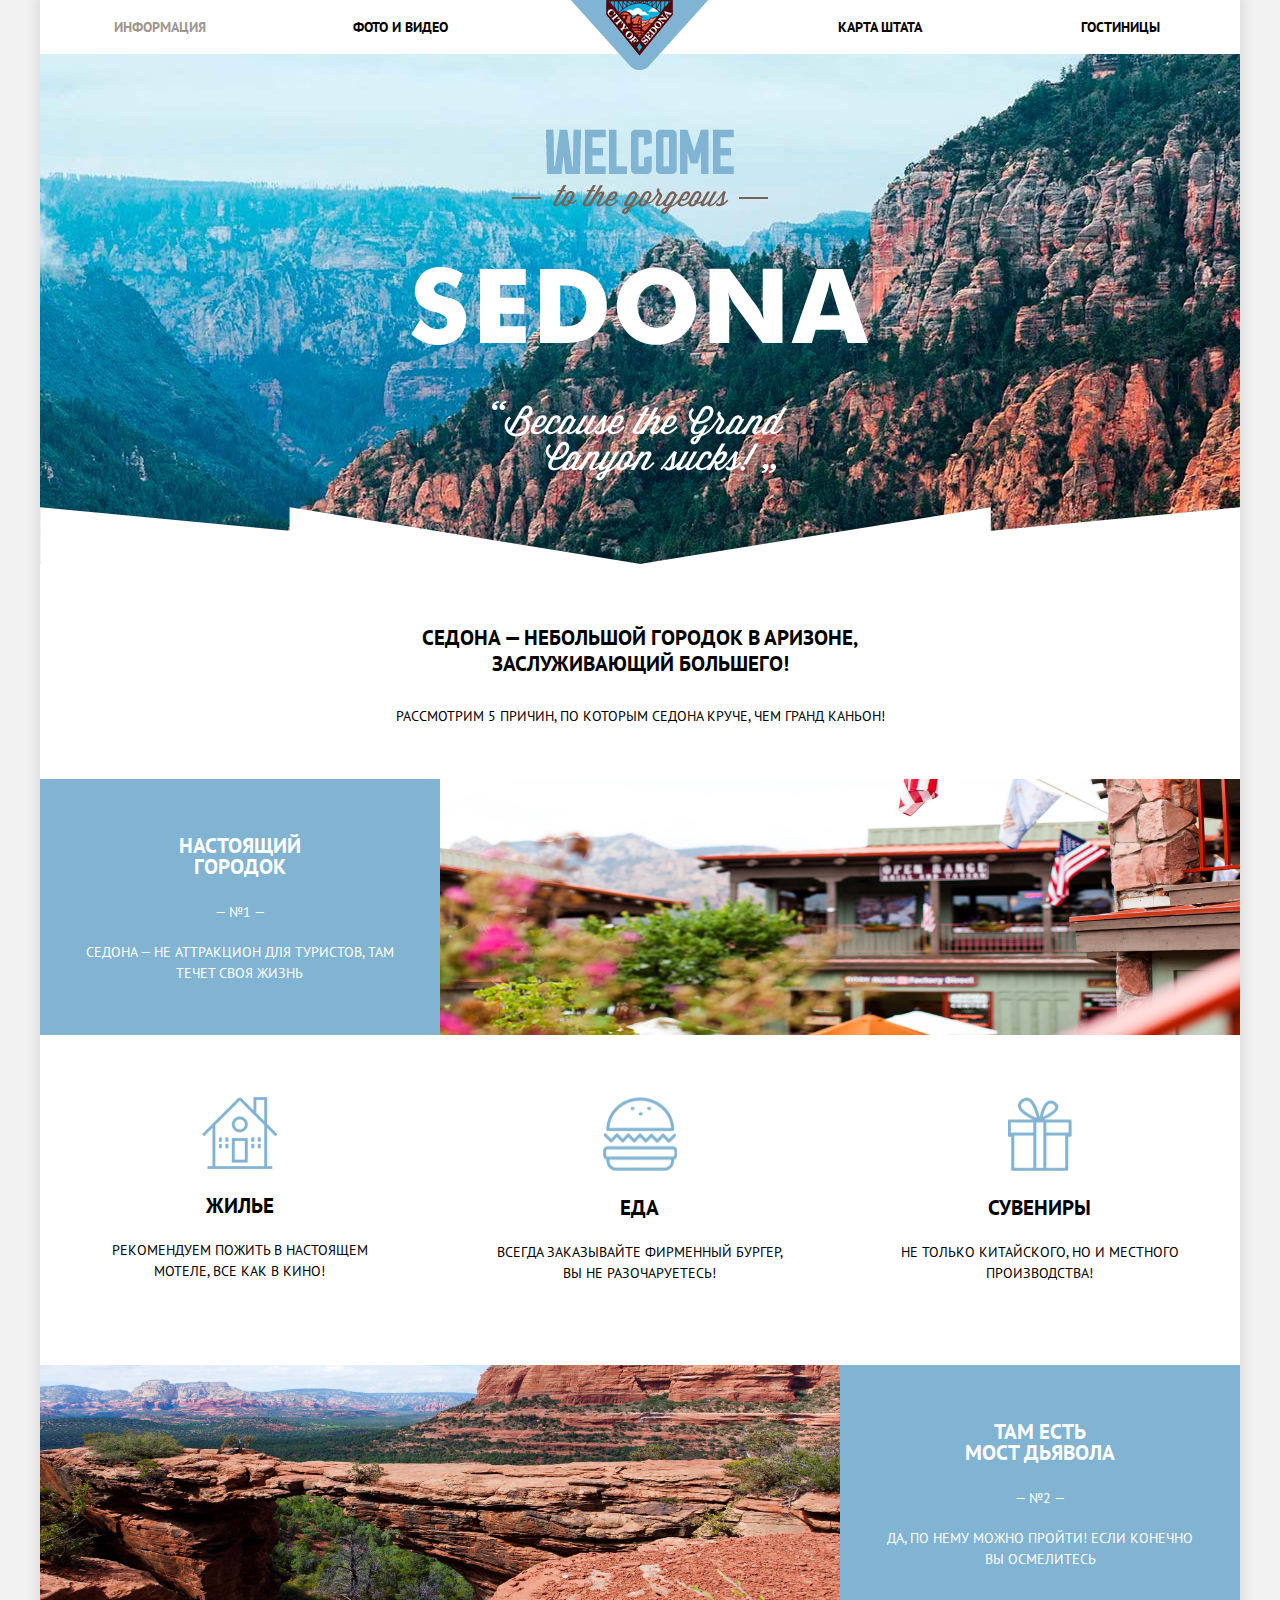
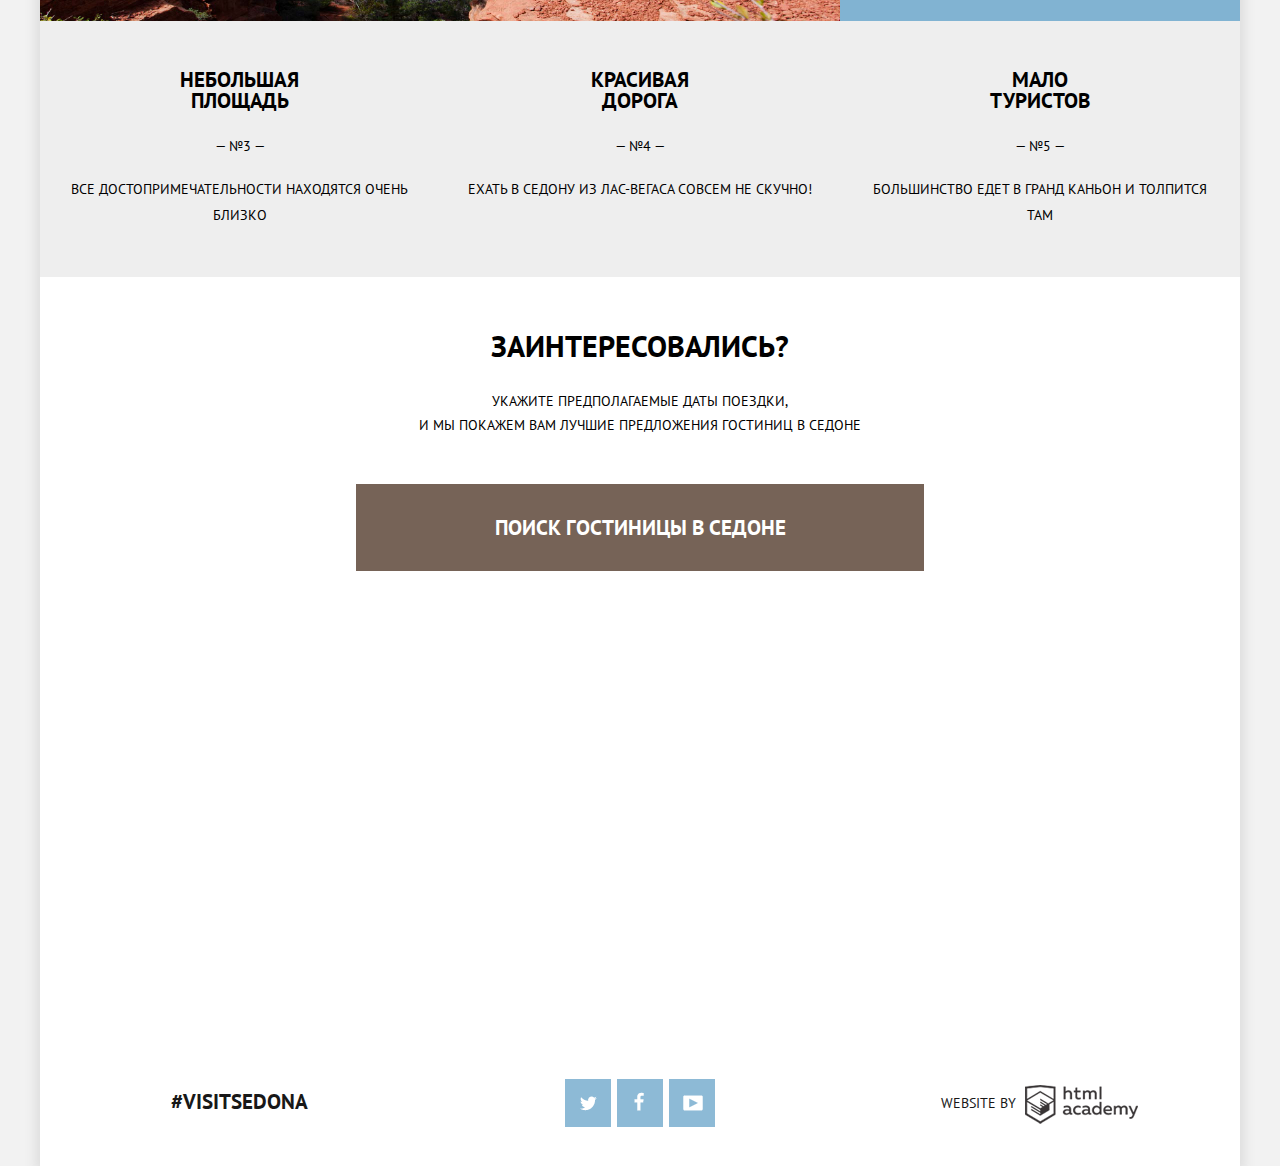
==== commit b9f847cb: "За Альянс!" ====
--- a/index.html
+++ b/index.html
@@ -13,7 +13,7 @@
         <nav class="main-navigation">
             <ul class="left-side">
               <li>
-                <a href="#">Информация</a>
+                <a class="active">Информация</a>
               </li>
               <li>
                 <a href="#">Фото и видео</a>
@@ -30,106 +30,106 @@
             </ul>
         </nav>    
       </header>
-        <div class="main">
-          <div class="main-img">
-            <img class="img-text" src="img/sedona_text.png" alt="Welcome to Sedona" width="458" height="352">
+      <div class="main">
+        <div class="main-img">
+          <img class="img-text" src="img/sedona_text.png" alt="Welcome to Sedona" width="458" height="352">
+        </div>
+        <h1 class="main-info">Седона &mdash; небольшой городок в Аризоне,<br> заслуживающий большего!</h1>
+        <p class="main-info-reasons">Рассмотрим 5 причин, по которым седона круче, чем Гранд Каньон!</p>
+        <div class="reason-one clearfix">
+          <div class="reason-one-general">
+            <h3 class="reason-headline">Настоящий<br>городок</h3>
+            <p class="reason-number">&mdash; №1 &mdash;</p>
+            <p class="reason-text">Седона &mdash; не аттракцион для туристов, там течет своя жизнь</p>
           </div>
-          <h1 class="main-info">Седона &mdash; небольшой городок в Аризоне,<br> заслуживающий большего!</h1>
-          <p class="main-info-reasons">Рассмотрим 5 причин, по которым седона круче, чем Гранд Каньон!</p>
-          <div class="reason-one clearfix">
-            <div class="reason-one-general">
-              <h3 class="reason-headline">Настоящий<br>городок</h3>
-              <p class="reason-number">&mdash; №1 &mdash;</p>
-              <p class="reason-text">Седона &mdash; не аттракцион для туристов, там течет своя жизнь</p>
-            </div>
-            <div class="reason-one-img">
-              <img src="img/reason_1.jpg" width="800" height="256" alt="Первая причина">
-            </div>
-          </div>
-          <div class="features clearfix">
-            <div class="reason-content">
-              <img src="img/house.png" width="75" height="72" alt="Жилье">
-              <h3>Жилье</h3>
-              <p class="content-text">Рекомендуем пожить в настоящем мотеле, все как в кино!</p>
-            </div>
-            <div class="reason-content">
-              <img src="img/burger.png" width="74" height="74" alt="бургер">
-              <h3>Еда</h3>
-              <p class="content-text">Всегда заказывайте фирменный бургер, Вы не разочаруетесь!</p>
-            </div>
-            <div class="reason-content">
-              <img src="img/souvenir.png" width="64" height="74" alt="подарок">
-              <h3>Сувениры</h3>
-              <p class="content-text">Не только китайского, но и местного производства!</p>
-            </div>
-          </div>
-          <div class="reason-two clearfix">
-            <div class="reason-two-img">
-              <img src="img/reason_2.jpg" width="800" height="256" alt="Вторая причина">
-            </div>
-            <div class="reason-two-general">
-              <h3 class="reason-headline">Там есть<br>мост дьявола</h3>
-              <p class="reason-number">&mdash; №2 &mdash;</p>
-              <p class="reason-text">Да, по нему можно пройти! Если конечно Вы осмелитесь</p>
-            </div>
-          </div>
-          <div class="reasons">  
-            <div class="reason-rest-content">
-              <h3 class="reasons-headline">Небольшая<br>площадь</h3>
-              <p class="reason-number">&mdash; №3 &mdash;</p>
-              <p class="reason-text">Все достопримечательности находятся очень близко</p>
-            </div>
-            <div class="reason-rest-content">
-              <h3 class="reasons-headline">Красивая<br>дорога</h3>
-              <p class="reason-number">&mdash; №4 &mdash;</p>
-              <p class="reason-text">Ехать в Седону из Лас-Вегаса совсем не скучно!</p>
-            </div>
-            <div class="reason-rest-content">
-              <h3 class="reasons-headline">Мало<br>туристов</h3>
-              <p class="reason-number">&mdash; №5 &mdash;</p>
-              <p class="reason-text">Большинство едет в Гранд Каньон и толпится там</p>
-            </div>      
-          </div>
-          <div class="hotel-reserve">
-            <p class="interest"><b>Заинтересовались?</b></p>
-            <p class="text">Укажите предполагаемые даты поездки,<br> и мы покажем Вам лучшие предложения гостиниц в Седоне</p>
-          </div>
-          <div class="search-form">
-            <form method="post" action="#">
-              <a class="form-btn" href="#">Поиск гостиницы в Седоне</a>
-              <div class="form form-hidden"> 
-                <div class="dates">
-                  <label for="arrival"><b>Дата заезда:</b></label>
-                  <input name="hotels" id="arrival" type="date" value="2016-04-24">
-                  <button type="button" class="calendar"></button>
-                </div>
-                <div class="dates">
-                  <label for="departure"><b>Дата выезда:</b></label>
-                  <input name="hotels" id="departure" type="date" value="2016-07-04">
-                  <button type="button" class="calendar"></button>
-                </div>
-                <div class="count clearfix">
-                  <div class="adults">
-                    <label for="adults"><b>Взрослые:</b></label>
-                    <button type="button" class="decrease">&#8211;</button>
-                    <input name="hotels" id="adults" type="number" value="2">
-                    <button type="button" class="increase">&#43;</button>
-                  </div>
-                  <div class="kids">
-                    <label for="kids"><b>Дети:</b></label>
-                    <button type="button" class="decrease">&#8211;</button>
-                    <input name="hotels" id="kids" type="number" value="0">
-                    <button type="button" class="increase">&#43;</button>
-                  </div>
-                  <input class="btn" type="submit" value="Найти">
-                </div>
-              </div>
-            </form>
+          <div class="reason-one-img">
+            <img src="img/reason_1.jpg" width="800" height="256" alt="Первая причина">
           </div>
         </div>
+        <div class="features clearfix">
+          <div class="reason-content">
+            <img src="img/house.png" width="75" height="72" alt="Жилье">
+            <h3>Жилье</h3>
+            <p class="content-text">Рекомендуем пожить в настоящем мотеле, все как в кино!</p>
+          </div>
+          <div class="reason-content">
+            <img src="img/burger.png" width="74" height="74" alt="бургер">
+            <h3>Еда</h3>
+            <p class="content-text">Всегда заказывайте фирменный бургер, Вы не разочаруетесь!</p>
+          </div>
+          <div class="reason-content">
+            <img src="img/souvenir.png" width="64" height="74" alt="подарок">
+            <h3>Сувениры</h3>
+            <p class="content-text">Не только китайского, но и местного производства!</p>
+          </div>
+        </div>
+        <div class="reason-two clearfix">
+          <div class="reason-two-img">
+            <img src="img/reason_2.jpg" width="800" height="256" alt="Вторая причина">
+          </div>
+          <div class="reason-two-general">
+            <h3 class="reason-headline">Там есть<br>мост дьявола</h3>
+            <p class="reason-number">&mdash; №2 &mdash;</p>
+            <p class="reason-text">Да, по нему можно пройти! Если конечно Вы осмелитесь</p>
+          </div>
+        </div>
+        <div class="reasons">  
+          <div class="reason-rest-content">
+            <h3 class="reasons-headline">Небольшая<br>площадь</h3>
+            <p class="reason-number">&mdash; №3 &mdash;</p>
+            <p class="reason-text">Все достопримечательности находятся очень близко</p>
+          </div>
+          <div class="reason-rest-content">
+            <h3 class="reasons-headline">Красивая<br>дорога</h3>
+            <p class="reason-number">&mdash; №4 &mdash;</p>
+            <p class="reason-text">Ехать в Седону из Лас-Вегаса совсем не скучно!</p>
+          </div>
+          <div class="reason-rest-content">
+            <h3 class="reasons-headline">Мало<br>туристов</h3>
+            <p class="reason-number">&mdash; №5 &mdash;</p>
+            <p class="reason-text">Большинство едет в Гранд Каньон и толпится там</p>
+          </div>      
+        </div>
+        <div class="hotel-reserve">
+          <p class="interest"><b>Заинтересовались?</b></p>
+          <p class="text">Укажите предполагаемые даты поездки,<br> и мы покажем Вам лучшие предложения гостиниц в Седоне</p>
+        </div>
+        <div class="search-form">
+          <form method="post" action="#">
+            <a class="form-btn" href="#">Поиск гостиницы в Седоне</a>
+            <div class="form form-hidden"> 
+              <div class="dates">
+                <label for="arrival"><b>Дата заезда:</b></label>
+                <input name="hotels" id="arrival" type="date" value="2016-04-24">
+                <button type="button" class="calendar"></button>
+              </div>
+              <div class="dates">
+                <label for="departure"><b>Дата выезда:</b></label>
+                <input name="hotels" id="departure" type="date" value="2016-07-04">
+                <button type="button" class="calendar"></button>
+              </div>
+              <div class="count clearfix">
+                <div class="adults">
+                  <label for="adults"><b>Взрослые:</b></label>
+                  <button type="button" class="decrease">&#8211;</button>
+                  <input name="hotels" id="adults" type="number" min="0" value="2">
+                  <button type="button" class="increase">&#43;</button>
+                </div>
+                <div class="kids">
+                  <label for="kids"><b>Дети:</b></label>
+                  <button type="button" class="decrease">&#8211;</button>
+                  <input name="hotels" id="kids" type="number" min="0" value="0">
+                  <button type="button" class="increase">&#43;</button>
+                </div>
+                <input class="btn" type="submit" value="Найти">
+              </div>
+            </div>
+          </form>
+        </div>
+      </div>
       <div class="map">
       <iframe src="https://www.google.com/maps/embed?pb=!1m18!1m12!1m3!1d990169.602785998!2d-111.74224712548032!3d35.39381695107001!2m3!1f0!2f0!3f0!3m2!1i1024!2i768!4f13.1!3m3!1m2!1s0x872da132f942b00d%3A0x5548c523fa6c8efd!2z0KHQtdC00L7QvdCwLCDQkNGA0LjQt9C-0L3QsCA4NjMzNiwg0KHQqNCQ!5e0!3m2!1sru!2sru!4v1463129491827" width="1200" height="593" frameborder="0" style="border:0" allowfullscreen></iframe>
-      <img src="img/map.jpg" alt="карта">
+      <img src="img/map.jpg" alt="карта" width="1200" height="593">
       </div>
       <footer class="main-footer">
         <div class="footer">
@@ -148,13 +148,6 @@
         </div>
       </footer>
     </main>
-    <script>
-      var link = document.querySelector(".form-btn");
-      var popup = document.querySelector(".form");
-      
-      link.addEventListener("click", function(event) {
-        event.preventDefault();
-        popup.classList.toggle("form-show");     });
-    </script>
+    <script src="js/script.js"></script>
   </body>
 </html>
--- a/css/style.css
+++ b/css/style.css
@@ -29,18 +29,22 @@
 }
 
 .main-navigation a {
+  display: inline-block;
+  vertical-align: top;
   color: #000000;
   text-decoration: none;
   padding: 14px 0;
   font-weight: bold;
   font-size: 14px;
   line-height: 26px;
-  display: inline-block;
-  vertical-align: top;
 }
 
 .main-navigation a:hover {
- color: #81b3d2;
+  color: #81b3d2;
+}
+
+.main-navigation a:disabled {
+  color: #dbd8d5;
 }
 
 .main-navigation img {
@@ -53,6 +57,14 @@
   margin-left: -69px;
 }
 
+header a.active {
+  color: #a1968f;
+}
+
+header a.active:hover {
+  color: #604e43;
+}
+
 .main-navigation ul {
   display: table;
   table-layout: fixed;
@@ -75,7 +87,7 @@
 
 .main-img {  
   background: url(../img/white.png), url(../img/sedona.jpg);
-  background-color: #eledf5;
+  background-color: #e2f0f9;
   background-repeat: no-repeat;
   background-position: 50% 100%, 50% 29%;
   background-size: 100% auto, auto;
@@ -277,6 +289,7 @@
 .dates {
   margin-bottom: 30px;
   width: 100%;
+  position: relative;
 }
 
 .dates label {
@@ -294,16 +307,24 @@
   padding: 5px 10px;
   background-color: #f2f2f2;
   border: none;
-  width: 289px;
+  outline: none;
+  width: 326px;
 }
 
 .dates input:hover {
   background-color: #ebebeb;
 }
 
+.dates input:focus {
+  background-color: #ffffff;
+  outline: 2px solid #ebebeb;
+}
+
 .calendar {
-  display: inline-block;
-  vertical-align: middle;
+  display: block;
+  position: absolute;
+  right:0;
+  top:0;
   width: 38px;
   height: 38px;
   background-color: #f2f2f2;
@@ -316,6 +337,10 @@
 .calendar:hover {
   background-color: #ebebeb;
   background-position: -42px -4px;
+}
+
+.calendar:disabled {
+  background-position: -42px -39px;
 }
 
 .adults {
@@ -346,6 +371,10 @@
   color: #000000;
 }
 
+.increase:disabled {
+  color: #81b3d2;
+}
+
 .decrease {  
   display: inline-block;
   vertical-align: middle;
@@ -363,6 +392,10 @@
   color: #000000;
 }
 
+.decrease:disabled {
+  color: #81b3d2;
+}
+
 .adults input {
   display: inline-block;
   vertical-align: middle;
@@ -370,6 +403,7 @@
   padding: 6px 10px;
   background-color: #f2f2f2;
   border: none;
+  outline: none;
   width: 25px;
   margin-left: -5px;
 }
@@ -392,6 +426,7 @@
   padding: 6px 10px;
   background-color: #f2f2f2;
   border: none;
+  outline: none;
   width: 20px;
   margin-left: -5px;
 }
@@ -418,6 +453,11 @@
   background-color: #669ec0;
 }
 
+.btn:disabled {
+  background-color: #5496bd;
+  color: #94b9d2;
+}
+
 .map {
   width: 100%;
   height: 593px;
@@ -456,13 +496,24 @@
   position: relative;
 }
 
-label::before {
-  display: block;
-  
-  width: 24px;
+input[type="checkbox"] + label:before {
+  display: inline-block;
+  vertical-align: top;
+  content: '';
+  width: 25px;
   height: 22px;
+  margin-left: -40px;
+  margin-right: 15px;
   background: url(../img/sprite.png) no-repeat;
-  background-position: -5px -395px;
+  background-position: -15px -443px;
+}
+
+input[type="checkbox"]:checked + label:before {
+  background-position: -15px -391px;
+}
+
+input[type="checkbox"]:disabled + label:before {
+  opacity: 0.5;
 }
 
 .infrastructure input {
@@ -562,6 +613,7 @@
 .range-controls .scale {
   height: 2px;
   background: rgba(255, 255, 255, 0.3);
+  cursor: pointer;
 }
 
 .range-controls .bar {
@@ -612,6 +664,12 @@
   font-weight: 100;
 }
 
+.cost a {
+  display: block;
+  margin: auto''
+  text-decoration: none;
+}
+
 .btn-show:hover {
   color: #000000;
   background: #ffffff;
@@ -645,15 +703,16 @@
 }
 
 .sort-type a {
+  display: inline-block;
+  vertical-align: middle;
+  text-decoration: none;
   margin-left: 34px;
-  display: inline-block;
-  text-decoration: none;
   color: #d1d1d1;
   border-bottom: 1px dashed #81b3d2;
   cursor: pointer;
 }
 
-.sort-type a:active {
+a.active {
   color: #81b3d2;
   border-bottom: none;
 }
@@ -701,7 +760,7 @@
   background-position: -15px -14px;
 }
 
-.descending:active {
+.descending.active {
   opacity: 1;
   background-position: -15px -51px;
 }
@@ -748,6 +807,7 @@
 
 .results-info p {
   display: inline-block;
+  vertical-align: middle;
   margin-top: 7px;
   margin-right: 5px;
   margin-bottom: 14px;
@@ -788,6 +848,7 @@
 
 .reserve-btn {
   display: inline-block;
+  vertical-align: top;
   background-color: #766357;
   width: 142px;
   text-align: center;
@@ -905,6 +966,7 @@
 
 .footer-copyright a {
   display: inline-block;
+  vertical-align: top;
   width: 115px;
   height: 40px;
   background-image: url(../img/sprite.png);
@@ -917,18 +979,34 @@
   background-position: -3px -556px;
 }
 
+.footer-copyright a:disabled {
+  background-position: -3px -556px;
+}
+
 .social-btn-fb {
     background-position: -23px -107px;
 }
 
+.social-btn-fb:disabled {
+    background-position: -77px -107px;
+}
+
+.social-btn-tube {
+    background-position: -26px -240px;
+}
+
+.social-btn-tube:disabled {
+    background-position: -80px -240px;
+}
+
+.social-btn-twt {
+    background-position: -25px -305px;
+}
+
+.social-btn-twt:disabled {
+    background-position: -79px -305px;
+}
+
 .sprite-star {
     background-position: -20px -200px;
-}
-
-.social-btn-tube {
-    background-position: -26px -240px;
-}
-
-.social-btn-twt {
-    background-position: -25px -305px;
-}
+}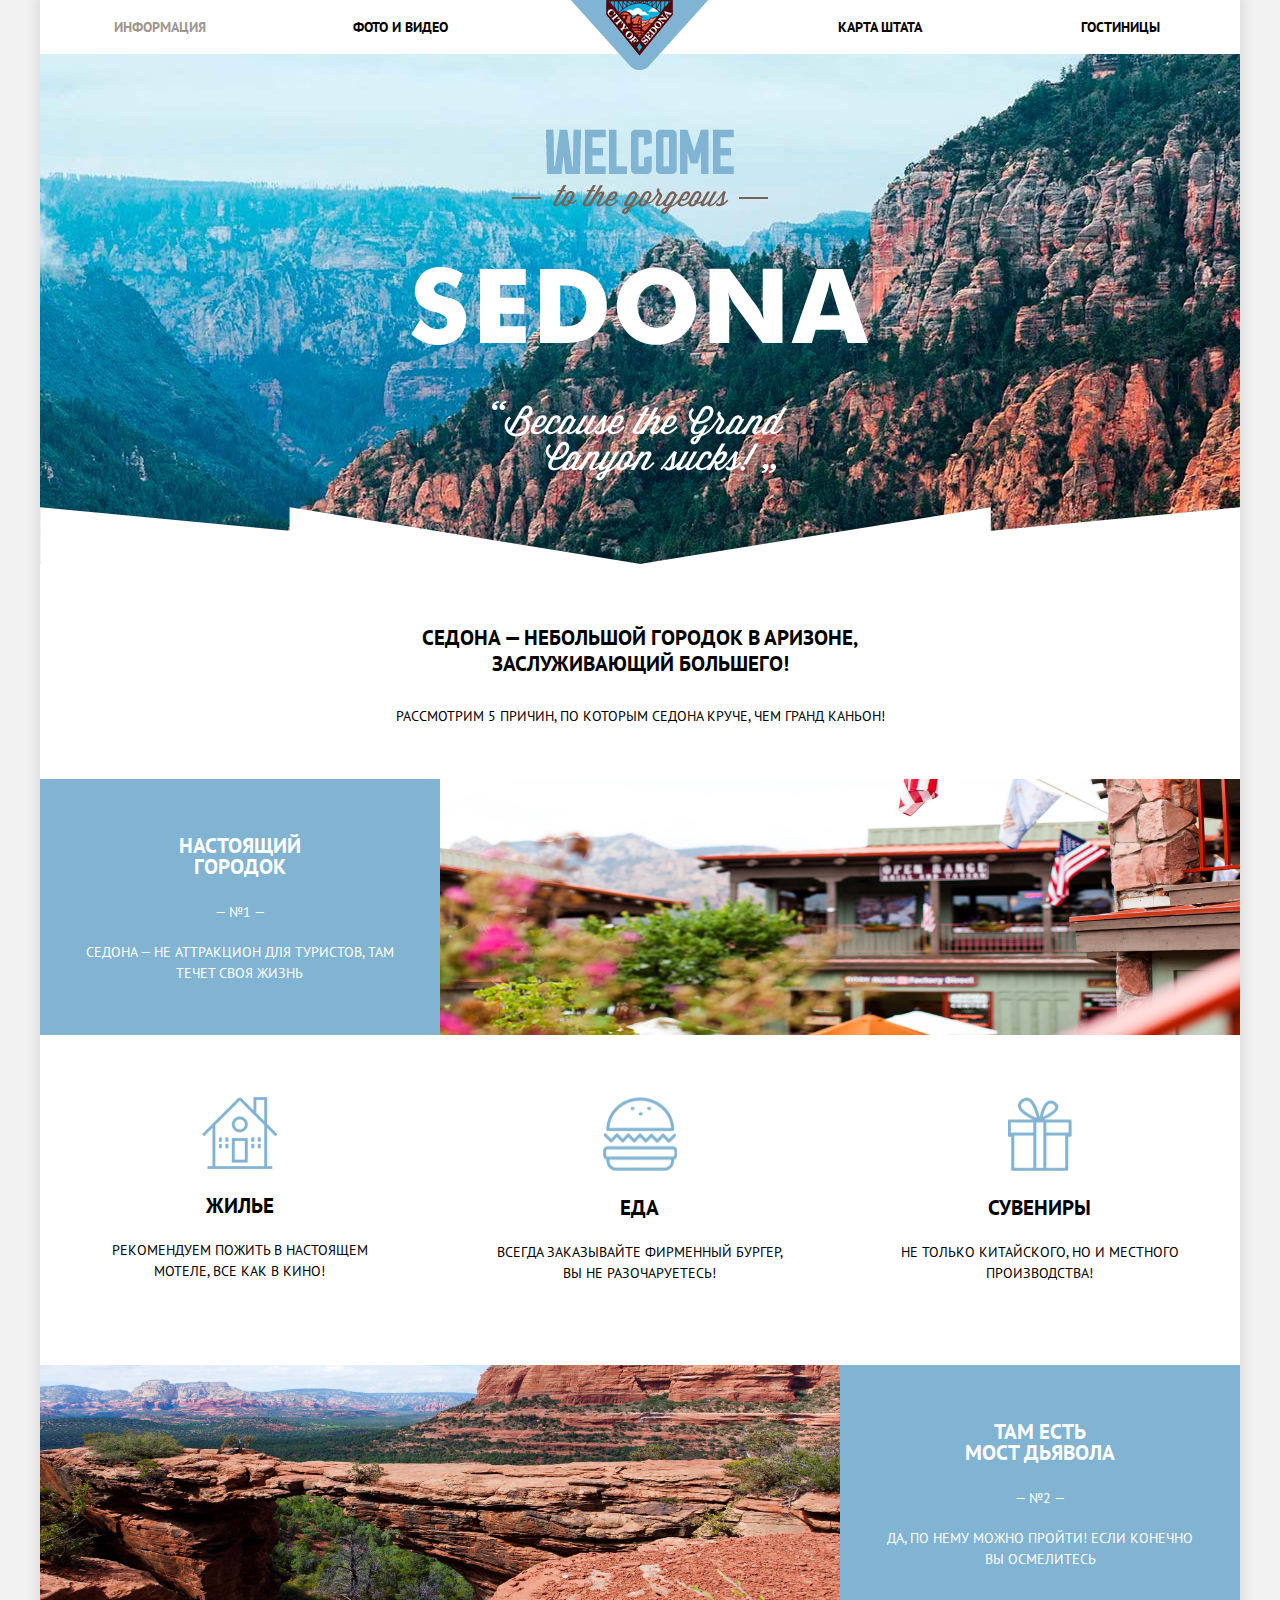
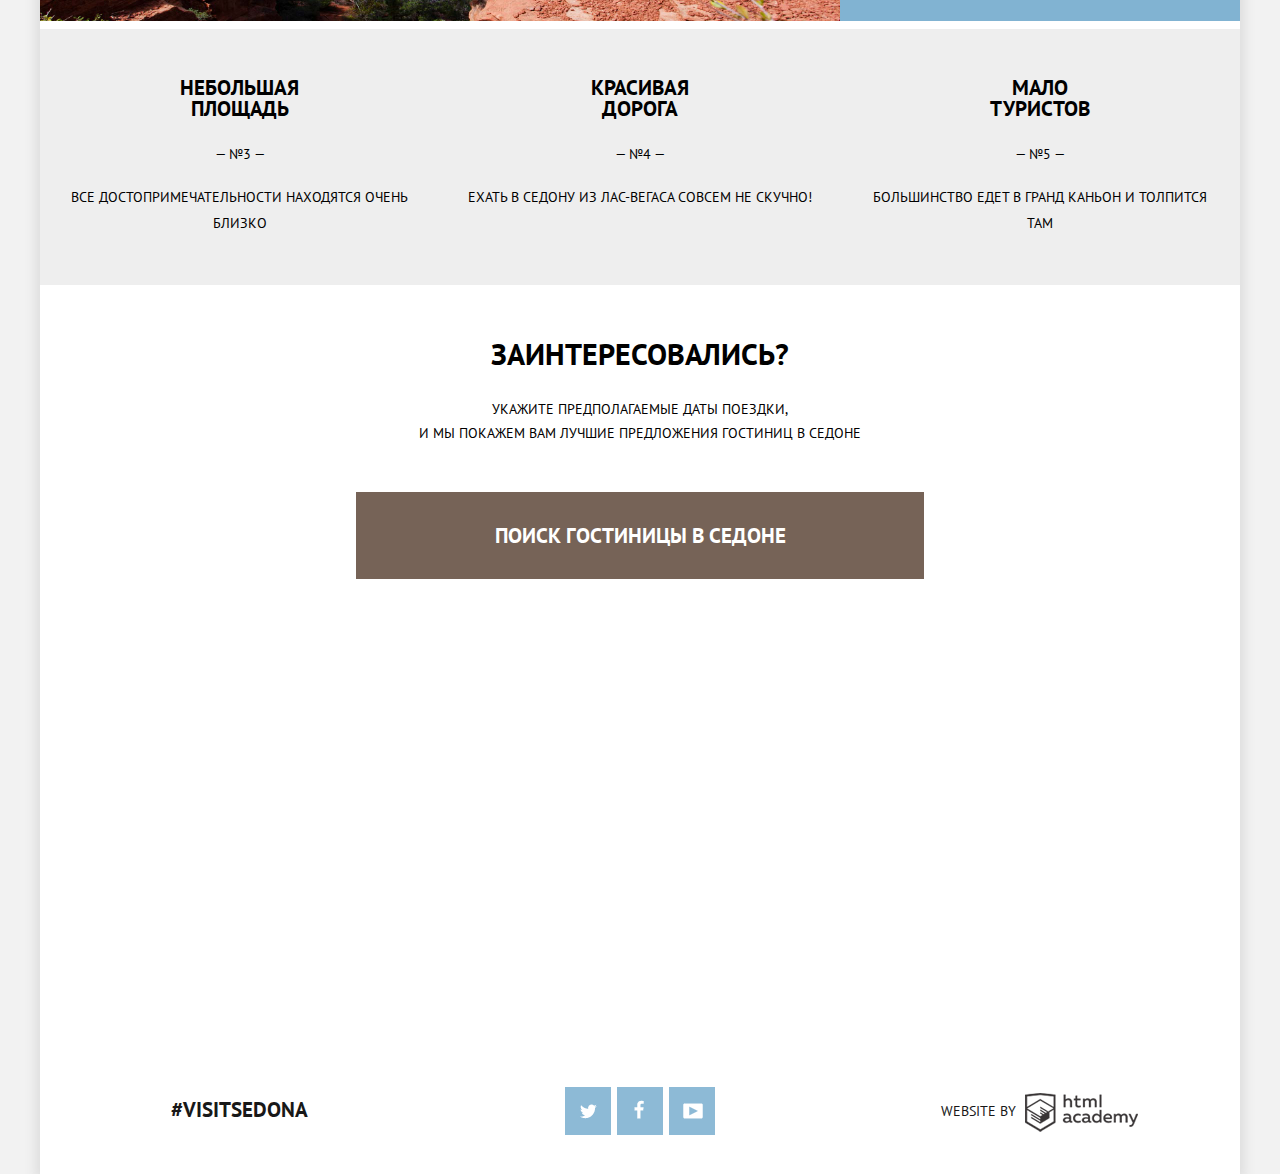
==== commit e225849d: "123" ====
--- a/index.html
+++ b/index.html
@@ -5,7 +5,7 @@
     <title>Седона</title>
     <link href='https://fonts.googleapis.com/css?family=PT+Sans:400,700&subset=latin,cyrillic' rel='stylesheet' type='text/css'>
     <link rel="stylesheet" href="css/normalize.css">
-    <link rel="stylesheet" href="css/style.css">
+    <link rel="stylesheet" href="css/style.min.css">
   </head>
   <body>
     <main class="container">
@@ -95,17 +95,17 @@
           <p class="text">Укажите предполагаемые даты поездки,<br> и мы покажем Вам лучшие предложения гостиниц в Седоне</p>
         </div>
         <div class="search-form">
-          <form method="post" action="#">
-            <a class="form-btn" href="#">Поиск гостиницы в Седоне</a>
+          <form method="post" action="hotels.html">
+            <a class="form-btn" href="hotels.html">Поиск гостиницы в Седоне</a>
             <div class="form form-hidden"> 
               <div class="dates">
                 <label for="arrival"><b>Дата заезда:</b></label>
-                <input name="hotels" id="arrival" type="date" value="2016-04-24">
+                <input name="hotels" id="arrival" type="text" value="2016-04-24">
                 <button type="button" class="calendar"></button>
               </div>
               <div class="dates">
                 <label for="departure"><b>Дата выезда:</b></label>
-                <input name="hotels" id="departure" type="date" value="2016-07-04">
+                <input name="hotels" id="departure" type="text" value="2016-07-04">
                 <button type="button" class="calendar"></button>
               </div>
               <div class="count clearfix">
@@ -148,6 +148,6 @@
         </div>
       </footer>
     </main>
-    <script src="js/script.js"></script>
+    <script src="js/script.min.js"></script>
   </body>
 </html>
--- a/css/style.min.css
+++ b/css/style.min.css
@@ -0,0 +1 @@
+body{font-size:14px;line-height:26px;font-family:"PT Sans","arial",sans-serif;font-weight:700;text-transform:uppercase;padding:0;margin:0;background-color:#f2f2f2}.clearfix:after{content:"";display:table;clear:both}.container{min-width:768px;max-width:1200px;margin:0 auto;text-align:center;box-shadow:0 0 10px 5px #dedede;background-color:#fff}.main-navigation{position:relative}.main-navigation a{display:inline-block;vertical-align:top;color:#000;text-decoration:none;padding:14px 0;font-weight:700;font-size:14px;line-height:26px}.main-navigation a:hover{color:#81b3d2}.main-navigation a:active{color:#dbd8d5}.main-navigation img{width:138px;height:70px;position:absolute;top:0;left:50%;z-index:1;margin-left:-69px}header a.active{color:#a1968f}header a.active:hover{color:#604e43}header a.active:active{color:#dbd8d5}.main-navigation ul{display:table;table-layout:fixed;font-size:0;width:40%}.main-navigation li{display:table-cell}.left-side{float:left;padding:0}.right-side{float:right}.main-img{background:url(../img/white.png),url(../img/sedona.jpg);background-color:#e2f0f9;background-repeat:no-repeat;background-position:50% 100%,50% 29%;background-size:100% auto,auto}.background{overflow:hidden}.img-text{margin:75px 0}.main-info{font-size:21px;line-height:26px;margin-top:61px}.main-info-reasons{font-size:14px;line-height:26px;margin-top:26px;margin-bottom:50px;font-weight:100}.reason-one{width:100%;text-align:center;font-size:0}.reason-one-general{width:33.33%;min-height:256px;float:left;background-color:#81b3d2;font-size:21px;line-height:21px;color:#fff;padding:35px;box-sizing:border-box}.reason-headline{display:block;font-size:21px}.reason-number{display:block;font-size:14px;line-height:21px;padding:0 60px;margin-top:25px;margin-bottom:22px;font-weight:100}.reason-text{display:block;font-size:14px;font-weight:100;margin-top:-3px}.reason-one-img{width:66.67%;height:256px;float:right}.reason-content{display:block;vertical-align:middle;width:33.33%;padding-top:62px;min-height:330px;float:left;box-sizing:border-box}.reason-content h3{font-size:21px;line-height:21px;margin-top:18px}.content-text{display:block;font-size:14px;line-height:21px;padding:0 55px;margin-top:24px;font-weight:100}.reason-two-img{width:66.67%;min-height:256px;float:left;overflow:hidden}.reason-two-general{width:33.33%;min-height:256px;float:right;background-color:#81b3d2;font-size:21px;line-height:21px;color:#fff;box-sizing:border-box;padding:35px 40px}.reasons{width:100%;display:inline-block;vertical-align:top;text-align:center;background-color:#eee}.reason-rest-content{width:33.33%;min-height:256px;float:left;padding:27px 20px;box-sizing:border-box}.reasons-headline{font-size:21px;line-height:21px}.reason-rest-text{display:block;font-size:14px;line-height:21px;padding:0 40px;font-weight:100}.hotel-reserve{margin-top:56px}.interest{font-size:30px;margin-bottom:30px}.text{font-size:14px;line-height:24px;margin-bottom:47px;font-weight:100}.search-form{width:568px;margin:0 auto;text-align:center;position:relative}.form-btn{font-size:21px;line-height:27px;display:block;padding:30px 0;text-decoration:none;color:#fff;background-color:#766357}.form{display:block;padding:55px;position:absolute;top:85px;left:0;background-color:#fff;text-align:left}.form-hidden{display:none}.form-show{display:block;animation-name:form-appearance;animation-duration:.5s}@keyframes form-appearance{0%{opacity:0}100%{opacity:1}}.dates{margin-bottom:30px;width:100%;position:relative}.dates label{display:inline-block;vertical-align:middle;width:93px;font-size:14px;line-height:26px;margin-right:15px}.dates input{display:inline-block;vertical-align:middle;padding:5px 10px;background-color:#f2f2f2;border:none;outline:none;width:326px}.dates input:hover{background-color:#ebebeb}.dates input:focus{background-color:#fff;outline:2px solid #ebebeb}.calendar{display:block;position:absolute;right:0;top:50%;width:38px;height:36px;background-color:#f2f2f2;border:none;margin-top:-18px;margin-left:-5px;background-image:url(../img/sprite.png);background-position:-42px -73px}.calendar:hover{background-color:#ebebeb;background-position:-42px -4px}.calendar:active{background-position:-42px -38px}.adults{float:left}.adults label{display:inline-block;vertical-align:middle;width:93px;margin-right:20px}.increase{display:inline-block;vertical-align:middle;width:38px;height:38px;font-size:26px;background-color:#f2f2f2;border:none;margin-left:-5px;color:#a9a9a9;cursor:pointer}.increase:hover{color:#000}.increase:active{color:#81b3d2}.decrease{display:inline-block;vertical-align:middle;width:38px;height:38px;font-size:26px;background-color:#f2f2f2;border:none;margin-left:-5px;color:#a9a9a9;cursor:pointer}.decrease:hover{color:#000}.decrease:active{color:#81b3d2}.adults input{display:inline-block;vertical-align:middle;text-align:center;padding:6px 10px;background-color:#f2f2f2;border:none;outline:none;width:25px;margin-left:-5px}.kids{display:inline-block;vertical-align:middle;float:right}.kids label{width:100px;margin-right:27px}.kids input{display:inline-block;vertical-align:middle;text-align:center;padding:6px 10px;background-color:#f2f2f2;border:none;outline:none;width:20px;margin-left:-5px}.btn{width:458px;background-color:#81b3d2;text-decoration:none;font-size:21px;line-height:26px;color:#fff;padding:16px 0;margin-top:55px;text-transform:uppercase;border:none}.btn:hover{background-color:#669ec0}.btn:active{background-color:#5496bd;color:#94b9d2}.map{width:100%;height:593px;margin-bottom:-123px;overflow:hidden}.search-form-hotels{width:100%;background:#6686ac url(../img/back_filter.jpg);color:#fff;background-position:0 50%;text-align:left;outline:none;padding:30px 0;font-weight:600;font-size:16px;line-height:21px;margin-top:2px}.infrastructure{float:left;margin-left:6%;outline:none}.infrastructure label{display:block;padding-left:40px;font-size:14px;font-weight:100;margin-top:25px;cursor:pointer;outline:none;position:relative}input[type="checkbox"] + label:before{display:inline-block;vertical-align:top;content:'';width:25px;height:22px;margin-left:-40px;margin-right:15px;background:url(../img/sprite.png) no-repeat;background-position:-15px -443px}input[type="checkbox"]:checked + label:before{background-position:-15px -391px}input[type="checkbox"] + label:active:before{opacity:.5}.infrastructure input{display:none}.house-type{float:left;outline:none;margin-left:10%}.house-type label{display:block;outline:none;padding-left:40px;font-size:14px;font-weight:100;margin-top:25px;cursor:pointer}.house-type input[type="checkbox"]{display:none}.cost{float:right;outline:none;margin-right:6%;width:320px}.form-title{font-weight:700;font-size:16px;line-height:21px;outline:none;margin-top:-3px;margin-bottom:9px}.price-control{height:32px;margin-top:12px;margin-bottom:20px;border:2px solid #fff;border-radius:3px;font-size:0;outline:none;position:relative}.price-control::after{content:"";position:absolute;width:2px;height:22px;background:#fff;top:50%;left:50%;outline:none;-webkit-transform:translate(-50%,-50%);-ms-transform:translate(-50%,-50%);transform:translate(-50%,-50%)}.price-control label{display:inline-block;vertical-align:top;font-size:14px;font-weight:100;line-height:30px;outline:none;cursor:pointer;padding-left:64px}.price-control .min-price,.price-control .max-price{width:90px}.price-control input{width:50px;margin:0;color:inherit;font:inherit;background:none;border:none;outline:none}.range-controls{position:relative;margin-bottom:35px}.range-controls .scale{height:2px;background:rgba(255,255,255,0.3);cursor:pointer}.range-controls .bar{width:80%;height:2px;background:#fff}.range-toggle{position:absolute;top:-10px;width:4px;height:4px;background:#ababab;border:8px solid #fff;border-radius:50%;box-shadow:0 2px 1px 0 rgba(0,1,1,0.2);cursor:pointer}.range-toggle:hover{background:#1c4f80}.range-toggle-min{left:0}.range-toggle-max{left:80%}.btn-show{display:block;margin:0 auto;margin-left:85px;margin-top:-5px;padding:6px 34px;font-size:14px;line-height:20px;color:#fff;text-transform:uppercase;background:transparent;border:2px solid #fff;border-radius:2px;outline:none;cursor:pointer;font-weight:100}.cost a{display:block;margin:auto;text-decoration:none}.btn-show:hover{color:#000;background:#fff}.search-results{width:100%}.results-title{padding:13px 0;width:100%;position:relative;box-sizing:border-box}.results-title h2{display:block;float:left;padding-left:6%;margin-right:47px}.sort-type{display:block;float:left;margin-top:23px;font-size:12px;line-height:18px;font-weight:100}.sort-type a{display:inline-block;vertical-align:middle;text-decoration:none;margin-left:34px;color:#d1d1d1;border-bottom:1px dashed #81b3d2;cursor:pointer}.sort-type a:hover{color:#81b3d2;border-bottom:1px dashed #81b3d2}.sort-type a:active{color:#000;border-bottom:none}a.active{color:#81b3d2;border-bottom:none}a.active:hover{color:#81b3d2;border-bottom:none}.ascending{text-decoration:none;font-size:0;position:absolute;top:40px;right:96px;width:10px;height:11px;background:#fff url(../img/sprite.png) no-repeat center;background-position:-15px -14px;cursor:pointer;-webkit-transform:rotate(180deg);-ms-transform:rotate(180deg);transform:rotate(180deg);opacity:.5}.ascending:hover{opacity:1}.ascending:active{opacity:1;background-position:-15px -51px}.descending{text-decoration:none;font-size:0;position:absolute;top:39px;right:72px;width:11px;height:11px;background:#fff url(../img/sprite.png) no-repeat center;background-position:-15px -14px;cursor:pointer;opacity:.5}.descending:hover{opacity:1;background-position:-15px -14px}.descending.active{opacity:1;background-position:-15px -51px}.results{border-top:1px solid #e5e5e5;border-bottom:1px solid #e5e5e5;padding:0 6%;position:relative;font-size:0}.results-img{display:block;float:left;margin:29px 0;margin-right:30px}.results-info{float:left;text-align:left;vertical-align:top;margin:29px 0}.hotel-name{display:block;text-decoration:none;color:#000;font-size:21px;line-height:21px;cursor:pointer}.hotel-name:hover{color:#a8c9df}.hotel-name:active{color:#cacaca}.results-info p{display:inline-block;vertical-align:middle;margin-top:7px;margin-right:5px;margin-bottom:14px;font-size:14px;line-height:21px;font-weight:100;width:110px}.buttons{display:block;margin-bottom:-3px}.details-btn{display:inline-block;vertical-align:top;background-color:#81b3d2;width:110px;text-align:center;font-size:14px;line-height:21px;color:#fff;padding:3px 0;text-transform:uppercase;cursor:pointer;margin-right:5px}.details-btn a{text-decoration:none;color:#fff}.details-btn:hover{background-color:#669ec0}.details-btn:active{background-color:#5496bd;color:#85b0cd}.reserve-btn{display:inline-block;vertical-align:top;background-color:#766357;width:142px;text-align:center;font-size:14px;line-height:21px;color:#fff;padding:3px 0;text-transform:uppercase;cursor:pointer}.reserve-btn a{text-decoration:none;color:#fff}.reserve-btn:hover{background-color:#604e43}.reserve-btn:active{background-color:#503e33;color:#72665f}.star{position:absolute;top:25px;right:68px;width:25px;font-size:0;background:#fff url(../img/sprite.png) no-repeat center;background-position:-35px -185px}.star-4{width:98px}.star-2{width:50px}.star-3{width:75px}.rating{position:absolute;text-align:center;color:#666;bottom:27px;right:66px;width:110px;display:block;background-color:#f2f2f2;font-size:14px;line-height:21px;font-weight:100;padding:5px}input[type=date]::-webkit-calendar-picker-indicator,input[type=number]::-webkit-inner-spin-button,input[type=number]::-webkit-outer-spin-button{-webkit-appearance:none;appearance:none;margin:0}input[type=number]{-moz-appearance:textfield}.main-footer{color:#000;background-color:#fff;min-height:125px;opacity:.9}.footer-hashtag{width:33.33%;float:left;margin-top:48px}.footer-hashtag a{color:#000;text-decoration:none;font-size:21px;font-weight:700}.footer-social{width:33.33%;float:left;text-align:center;margin-top:38px;font-size:0}.social-btn{display:inline-block;width:46px;height:48px;background:#81b3d2 url(../img/sprite.png) no-repeat center;vertical-align:top;text-decoration:none;margin-right:6px}.social-btn:last-child{margin-right:0}.social-btn:hover{background-color:#669ec0}.footer-copyright{width:33.33%;float:right;margin-top:35px}.footer-copyright p{display:inline-block;vertical-align:top;font-weight:100}.footer-copyright a{display:inline-block;vertical-align:top;width:115px;height:40px;background-image:url(../img/sprite.png);background-position:-3px -493px;margin-left:4px;margin-top:8px}.footer-copyright a:hover{background-position:-3px -556px}.footer-copyright a:active{background-position:-3px -493px;opacity:.5}.social-btn-fb{background-position:-23px -107px}.social-btn-fb:active{background-position:-77px -107px}.social-btn-tube{background-position:-26px -240px}.social-btn-tube:active{background-position:-81px -240px}.social-btn-twt{background-position:-25px -305px}.social-btn-twt:active{background-position:-79px -305px}.sprite-star{background-position:-20px -200px}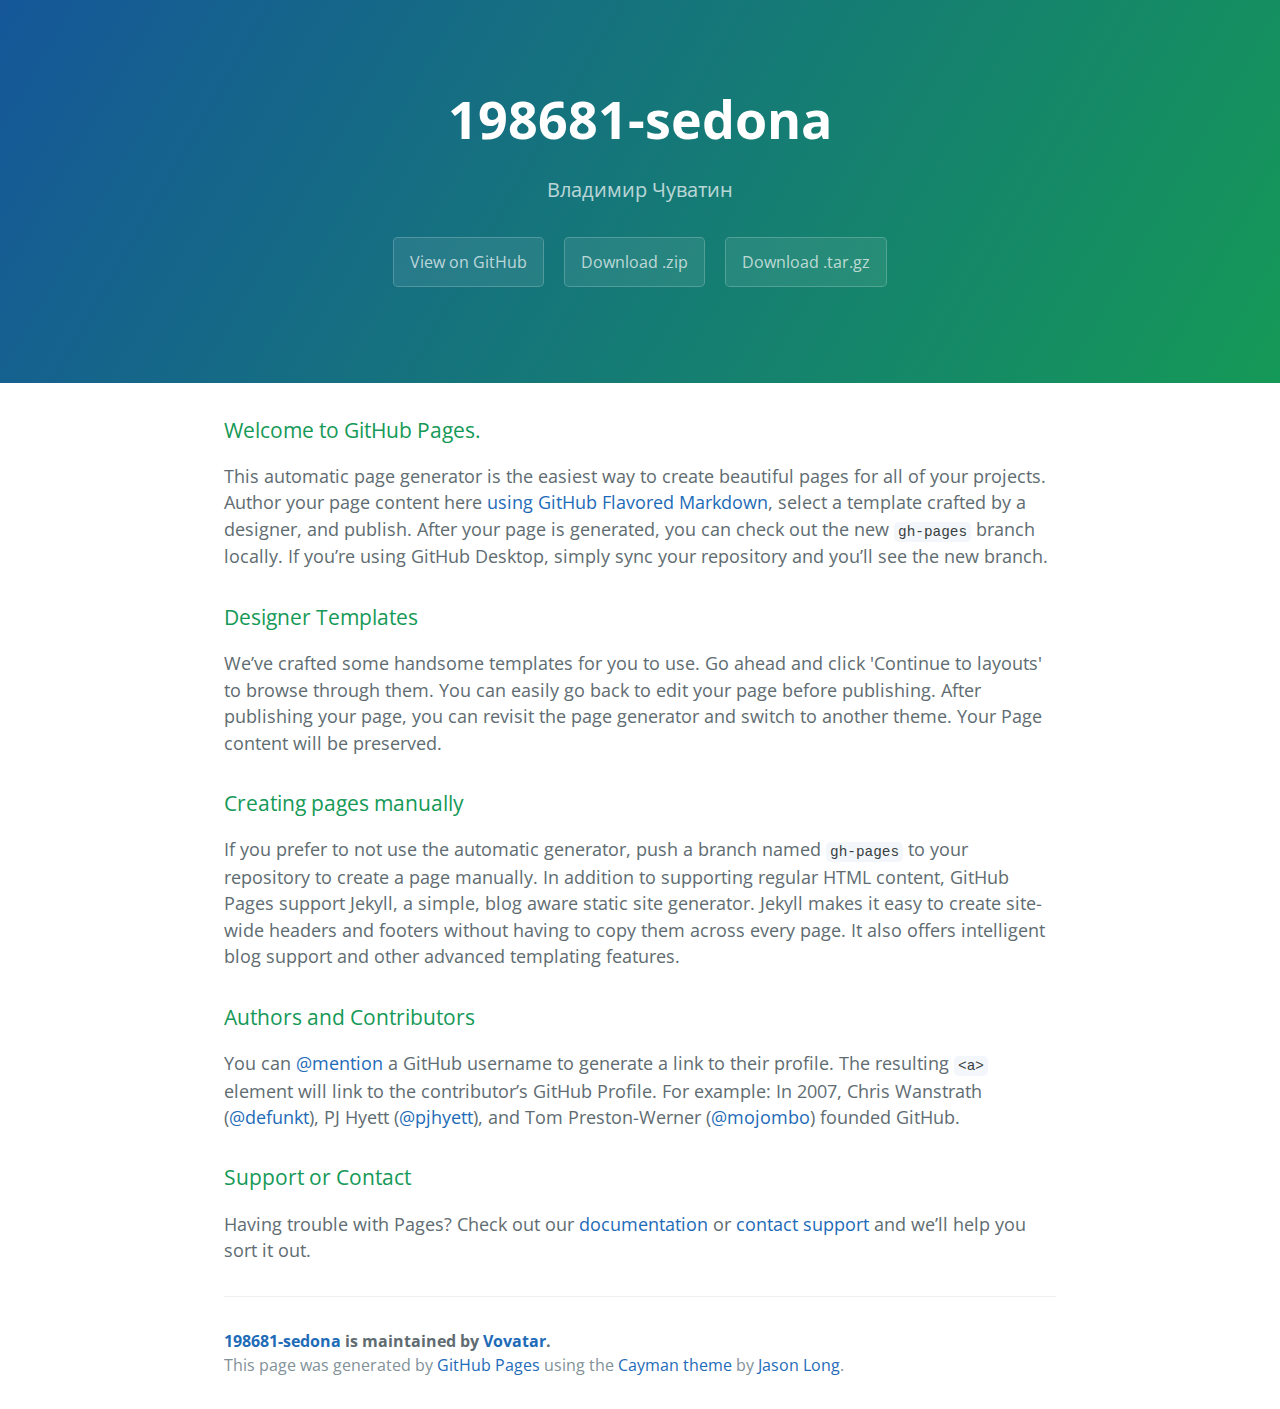
==== commit f098fab0: "Create gh-pages branch via GitHub" ====
--- a/index.html
+++ b/index.html
@@ -1,153 +1,57 @@
 <!DOCTYPE html>
-<html lang="ru">
+<html lang="en-us">
   <head>
-    <meta charset="utf-8">
-    <title>Седона</title>
-    <link href='https://fonts.googleapis.com/css?family=PT+Sans:400,700&subset=latin,cyrillic' rel='stylesheet' type='text/css'>
-    <link rel="stylesheet" href="css/normalize.css">
-    <link rel="stylesheet" href="css/style.min.css">
+    <meta charset="UTF-8">
+    <title>198681-sedona by Vovatar</title>
+    <meta name="viewport" content="width=device-width, initial-scale=1">
+    <link rel="stylesheet" type="text/css" href="stylesheets/normalize.css" media="screen">
+    <link href='https://fonts.googleapis.com/css?family=Open+Sans:400,700' rel='stylesheet' type='text/css'>
+    <link rel="stylesheet" type="text/css" href="stylesheets/stylesheet.css" media="screen">
+    <link rel="stylesheet" type="text/css" href="stylesheets/github-light.css" media="screen">
   </head>
   <body>
-    <main class="container">
-      <header class="main-header clearfix">
-        <nav class="main-navigation">
-            <ul class="left-side">
-              <li>
-                <a class="active">Информация</a>
-              </li>
-              <li>
-                <a href="#">Фото и видео</a>
-              </li>
-            </ul>
-            <a class="logo" href="#"><img src="img/main_page.png" width="138" height="70" alt="Седона"></a>
-            <ul class="right-side">
-              <li>
-                <a href="#">Карта штата</a>
-              </li>
-              <li>
-                <a href="hotels.html">Гостиницы</a>
-              </li>
-            </ul>
-        </nav>    
-      </header>
-      <div class="main">
-        <div class="main-img">
-          <img class="img-text" src="img/sedona_text.png" alt="Welcome to Sedona" width="458" height="352">
-        </div>
-        <h1 class="main-info">Седона &mdash; небольшой городок в Аризоне,<br> заслуживающий большего!</h1>
-        <p class="main-info-reasons">Рассмотрим 5 причин, по которым седона круче, чем Гранд Каньон!</p>
-        <div class="reason-one clearfix">
-          <div class="reason-one-general">
-            <h3 class="reason-headline">Настоящий<br>городок</h3>
-            <p class="reason-number">&mdash; №1 &mdash;</p>
-            <p class="reason-text">Седона &mdash; не аттракцион для туристов, там течет своя жизнь</p>
-          </div>
-          <div class="reason-one-img">
-            <img src="img/reason_1.jpg" width="800" height="256" alt="Первая причина">
-          </div>
-        </div>
-        <div class="features clearfix">
-          <div class="reason-content">
-            <img src="img/house.png" width="75" height="72" alt="Жилье">
-            <h3>Жилье</h3>
-            <p class="content-text">Рекомендуем пожить в настоящем мотеле, все как в кино!</p>
-          </div>
-          <div class="reason-content">
-            <img src="img/burger.png" width="74" height="74" alt="бургер">
-            <h3>Еда</h3>
-            <p class="content-text">Всегда заказывайте фирменный бургер, Вы не разочаруетесь!</p>
-          </div>
-          <div class="reason-content">
-            <img src="img/souvenir.png" width="64" height="74" alt="подарок">
-            <h3>Сувениры</h3>
-            <p class="content-text">Не только китайского, но и местного производства!</p>
-          </div>
-        </div>
-        <div class="reason-two clearfix">
-          <div class="reason-two-img">
-            <img src="img/reason_2.jpg" width="800" height="256" alt="Вторая причина">
-          </div>
-          <div class="reason-two-general">
-            <h3 class="reason-headline">Там есть<br>мост дьявола</h3>
-            <p class="reason-number">&mdash; №2 &mdash;</p>
-            <p class="reason-text">Да, по нему можно пройти! Если конечно Вы осмелитесь</p>
-          </div>
-        </div>
-        <div class="reasons">  
-          <div class="reason-rest-content">
-            <h3 class="reasons-headline">Небольшая<br>площадь</h3>
-            <p class="reason-number">&mdash; №3 &mdash;</p>
-            <p class="reason-text">Все достопримечательности находятся очень близко</p>
-          </div>
-          <div class="reason-rest-content">
-            <h3 class="reasons-headline">Красивая<br>дорога</h3>
-            <p class="reason-number">&mdash; №4 &mdash;</p>
-            <p class="reason-text">Ехать в Седону из Лас-Вегаса совсем не скучно!</p>
-          </div>
-          <div class="reason-rest-content">
-            <h3 class="reasons-headline">Мало<br>туристов</h3>
-            <p class="reason-number">&mdash; №5 &mdash;</p>
-            <p class="reason-text">Большинство едет в Гранд Каньон и толпится там</p>
-          </div>      
-        </div>
-        <div class="hotel-reserve">
-          <p class="interest"><b>Заинтересовались?</b></p>
-          <p class="text">Укажите предполагаемые даты поездки,<br> и мы покажем Вам лучшие предложения гостиниц в Седоне</p>
-        </div>
-        <div class="search-form">
-          <form method="post" action="hotels.html">
-            <a class="form-btn" href="hotels.html">Поиск гостиницы в Седоне</a>
-            <div class="form form-hidden"> 
-              <div class="dates">
-                <label for="arrival"><b>Дата заезда:</b></label>
-                <input name="hotels" id="arrival" type="text" value="2016-04-24">
-                <button type="button" class="calendar"></button>
-              </div>
-              <div class="dates">
-                <label for="departure"><b>Дата выезда:</b></label>
-                <input name="hotels" id="departure" type="text" value="2016-07-04">
-                <button type="button" class="calendar"></button>
-              </div>
-              <div class="count clearfix">
-                <div class="adults">
-                  <label for="adults"><b>Взрослые:</b></label>
-                  <button type="button" class="decrease">&#8211;</button>
-                  <input name="hotels" id="adults" type="number" min="0" value="2">
-                  <button type="button" class="increase">&#43;</button>
-                </div>
-                <div class="kids">
-                  <label for="kids"><b>Дети:</b></label>
-                  <button type="button" class="decrease">&#8211;</button>
-                  <input name="hotels" id="kids" type="number" min="0" value="0">
-                  <button type="button" class="increase">&#43;</button>
-                </div>
-                <input class="btn" type="submit" value="Найти">
-              </div>
-            </div>
-          </form>
-        </div>
-      </div>
-      <div class="map">
-      <iframe src="https://www.google.com/maps/embed?pb=!1m18!1m12!1m3!1d990169.602785998!2d-111.74224712548032!3d35.39381695107001!2m3!1f0!2f0!3f0!3m2!1i1024!2i768!4f13.1!3m3!1m2!1s0x872da132f942b00d%3A0x5548c523fa6c8efd!2z0KHQtdC00L7QvdCwLCDQkNGA0LjQt9C-0L3QsCA4NjMzNiwg0KHQqNCQ!5e0!3m2!1sru!2sru!4v1463129491827" width="1200" height="593" frameborder="0" style="border:0" allowfullscreen></iframe>
-      <img src="img/map.jpg" alt="карта" width="1200" height="593">
-      </div>
-      <footer class="main-footer">
-        <div class="footer">
-          <section class="footer-hashtag">
-            <a href="#">#VISITSEDONA</a>
-          </section>
-          <section class="footer-social">
-            <a class="social-btn social-btn-twt" href="#">Твиттер</a>
-            <a class="social-btn social-btn-fb" href="#">Фейсбук</a>
-            <a class="social-btn social-btn-tube" href="#">Ютьюб</a>
-          </section>
-          <section class="footer-copyright">
-            <p>WEBSITE BY</p>
-            <a class="btn-copyright" href="https://htmlacademy.ru"></a>
-          </section>
-        </div>
+    <section class="page-header">
+      <h1 class="project-name">198681-sedona</h1>
+      <h2 class="project-tagline">Владимир Чуватин</h2>
+      <a href="https://github.com/Vovatar/198681-sedona" class="btn">View on GitHub</a>
+      <a href="https://github.com/Vovatar/198681-sedona/zipball/master" class="btn">Download .zip</a>
+      <a href="https://github.com/Vovatar/198681-sedona/tarball/master" class="btn">Download .tar.gz</a>
+    </section>
+
+    <section class="main-content">
+      <h3>
+<a id="welcome-to-github-pages" class="anchor" href="#welcome-to-github-pages" aria-hidden="true"><span aria-hidden="true" class="octicon octicon-link"></span></a>Welcome to GitHub Pages.</h3>
+
+<p>This automatic page generator is the easiest way to create beautiful pages for all of your projects. Author your page content here <a href="https://guides.github.com/features/mastering-markdown/">using GitHub Flavored Markdown</a>, select a template crafted by a designer, and publish. After your page is generated, you can check out the new <code>gh-pages</code> branch locally. If you’re using GitHub Desktop, simply sync your repository and you’ll see the new branch.</p>
+
+<h3>
+<a id="designer-templates" class="anchor" href="#designer-templates" aria-hidden="true"><span aria-hidden="true" class="octicon octicon-link"></span></a>Designer Templates</h3>
+
+<p>We’ve crafted some handsome templates for you to use. Go ahead and click 'Continue to layouts' to browse through them. You can easily go back to edit your page before publishing. After publishing your page, you can revisit the page generator and switch to another theme. Your Page content will be preserved.</p>
+
+<h3>
+<a id="creating-pages-manually" class="anchor" href="#creating-pages-manually" aria-hidden="true"><span aria-hidden="true" class="octicon octicon-link"></span></a>Creating pages manually</h3>
+
+<p>If you prefer to not use the automatic generator, push a branch named <code>gh-pages</code> to your repository to create a page manually. In addition to supporting regular HTML content, GitHub Pages support Jekyll, a simple, blog aware static site generator. Jekyll makes it easy to create site-wide headers and footers without having to copy them across every page. It also offers intelligent blog support and other advanced templating features.</p>
+
+<h3>
+<a id="authors-and-contributors" class="anchor" href="#authors-and-contributors" aria-hidden="true"><span aria-hidden="true" class="octicon octicon-link"></span></a>Authors and Contributors</h3>
+
+<p>You can <a href="https://help.github.com/articles/basic-writing-and-formatting-syntax/#mentioning-users-and-teams" class="user-mention">@mention</a> a GitHub username to generate a link to their profile. The resulting <code>&lt;a&gt;</code> element will link to the contributor’s GitHub Profile. For example: In 2007, Chris Wanstrath (<a href="https://github.com/defunkt" class="user-mention">@defunkt</a>), PJ Hyett (<a href="https://github.com/pjhyett" class="user-mention">@pjhyett</a>), and Tom Preston-Werner (<a href="https://github.com/mojombo" class="user-mention">@mojombo</a>) founded GitHub.</p>
+
+<h3>
+<a id="support-or-contact" class="anchor" href="#support-or-contact" aria-hidden="true"><span aria-hidden="true" class="octicon octicon-link"></span></a>Support or Contact</h3>
+
+<p>Having trouble with Pages? Check out our <a href="https://help.github.com/pages">documentation</a> or <a href="https://github.com/contact">contact support</a> and we’ll help you sort it out.</p>
+
+      <footer class="site-footer">
+        <span class="site-footer-owner"><a href="https://github.com/Vovatar/198681-sedona">198681-sedona</a> is maintained by <a href="https://github.com/Vovatar">Vovatar</a>.</span>
+
+        <span class="site-footer-credits">This page was generated by <a href="https://pages.github.com">GitHub Pages</a> using the <a href="https://github.com/jasonlong/cayman-theme">Cayman theme</a> by <a href="https://twitter.com/jasonlong">Jason Long</a>.</span>
       </footer>
-    </main>
-    <script src="js/script.min.js"></script>
+
+    </section>
+
+  
   </body>
 </html>
--- a/stylesheets/stylesheet.css
+++ b/stylesheets/stylesheet.css
@@ -0,0 +1,245 @@
+* {
+  box-sizing: border-box; }
+
+body {
+  padding: 0;
+  margin: 0;
+  font-family: "Open Sans", "Helvetica Neue", Helvetica, Arial, sans-serif;
+  font-size: 16px;
+  line-height: 1.5;
+  color: #606c71; }
+
+a {
+  color: #1e6bb8;
+  text-decoration: none; }
+  a:hover {
+    text-decoration: underline; }
+
+.btn {
+  display: inline-block;
+  margin-bottom: 1rem;
+  color: rgba(255, 255, 255, 0.7);
+  background-color: rgba(255, 255, 255, 0.08);
+  border-color: rgba(255, 255, 255, 0.2);
+  border-style: solid;
+  border-width: 1px;
+  border-radius: 0.3rem;
+  transition: color 0.2s, background-color 0.2s, border-color 0.2s; }
+  .btn + .btn {
+    margin-left: 1rem; }
+
+.btn:hover {
+  color: rgba(255, 255, 255, 0.8);
+  text-decoration: none;
+  background-color: rgba(255, 255, 255, 0.2);
+  border-color: rgba(255, 255, 255, 0.3); }
+
+@media screen and (min-width: 64em) {
+  .btn {
+    padding: 0.75rem 1rem; } }
+
+@media screen and (min-width: 42em) and (max-width: 64em) {
+  .btn {
+    padding: 0.6rem 0.9rem;
+    font-size: 0.9rem; } }
+
+@media screen and (max-width: 42em) {
+  .btn {
+    display: block;
+    width: 100%;
+    padding: 0.75rem;
+    font-size: 0.9rem; }
+    .btn + .btn {
+      margin-top: 1rem;
+      margin-left: 0; } }
+
+.page-header {
+  color: #fff;
+  text-align: center;
+  background-color: #159957;
+  background-image: linear-gradient(120deg, #155799, #159957); }
+
+@media screen and (min-width: 64em) {
+  .page-header {
+    padding: 5rem 6rem; } }
+
+@media screen and (min-width: 42em) and (max-width: 64em) {
+  .page-header {
+    padding: 3rem 4rem; } }
+
+@media screen and (max-width: 42em) {
+  .page-header {
+    padding: 2rem 1rem; } }
+
+.project-name {
+  margin-top: 0;
+  margin-bottom: 0.1rem; }
+
+@media screen and (min-width: 64em) {
+  .project-name {
+    font-size: 3.25rem; } }
+
+@media screen and (min-width: 42em) and (max-width: 64em) {
+  .project-name {
+    font-size: 2.25rem; } }
+
+@media screen and (max-width: 42em) {
+  .project-name {
+    font-size: 1.75rem; } }
+
+.project-tagline {
+  margin-bottom: 2rem;
+  font-weight: normal;
+  opacity: 0.7; }
+
+@media screen and (min-width: 64em) {
+  .project-tagline {
+    font-size: 1.25rem; } }
+
+@media screen and (min-width: 42em) and (max-width: 64em) {
+  .project-tagline {
+    font-size: 1.15rem; } }
+
+@media screen and (max-width: 42em) {
+  .project-tagline {
+    font-size: 1rem; } }
+
+.main-content :first-child {
+  margin-top: 0; }
+.main-content img {
+  max-width: 100%; }
+.main-content h1, .main-content h2, .main-content h3, .main-content h4, .main-content h5, .main-content h6 {
+  margin-top: 2rem;
+  margin-bottom: 1rem;
+  font-weight: normal;
+  color: #159957; }
+.main-content p {
+  margin-bottom: 1em; }
+.main-content code {
+  padding: 2px 4px;
+  font-family: Consolas, "Liberation Mono", Menlo, Courier, monospace;
+  font-size: 0.9rem;
+  color: #383e41;
+  background-color: #f3f6fa;
+  border-radius: 0.3rem; }
+.main-content pre {
+  padding: 0.8rem;
+  margin-top: 0;
+  margin-bottom: 1rem;
+  font: 1rem Consolas, "Liberation Mono", Menlo, Courier, monospace;
+  color: #567482;
+  word-wrap: normal;
+  background-color: #f3f6fa;
+  border: solid 1px #dce6f0;
+  border-radius: 0.3rem; }
+  .main-content pre > code {
+    padding: 0;
+    margin: 0;
+    font-size: 0.9rem;
+    color: #567482;
+    word-break: normal;
+    white-space: pre;
+    background: transparent;
+    border: 0; }
+.main-content .highlight {
+  margin-bottom: 1rem; }
+  .main-content .highlight pre {
+    margin-bottom: 0;
+    word-break: normal; }
+.main-content .highlight pre, .main-content pre {
+  padding: 0.8rem;
+  overflow: auto;
+  font-size: 0.9rem;
+  line-height: 1.45;
+  border-radius: 0.3rem; }
+.main-content pre code, .main-content pre tt {
+  display: inline;
+  max-width: initial;
+  padding: 0;
+  margin: 0;
+  overflow: initial;
+  line-height: inherit;
+  word-wrap: normal;
+  background-color: transparent;
+  border: 0; }
+  .main-content pre code:before, .main-content pre code:after, .main-content pre tt:before, .main-content pre tt:after {
+    content: normal; }
+.main-content ul, .main-content ol {
+  margin-top: 0; }
+.main-content blockquote {
+  padding: 0 1rem;
+  margin-left: 0;
+  color: #819198;
+  border-left: 0.3rem solid #dce6f0; }
+  .main-content blockquote > :first-child {
+    margin-top: 0; }
+  .main-content blockquote > :last-child {
+    margin-bottom: 0; }
+.main-content table {
+  display: block;
+  width: 100%;
+  overflow: auto;
+  word-break: normal;
+  word-break: keep-all; }
+  .main-content table th {
+    font-weight: bold; }
+  .main-content table th, .main-content table td {
+    padding: 0.5rem 1rem;
+    border: 1px solid #e9ebec; }
+.main-content dl {
+  padding: 0; }
+  .main-content dl dt {
+    padding: 0;
+    margin-top: 1rem;
+    font-size: 1rem;
+    font-weight: bold; }
+  .main-content dl dd {
+    padding: 0;
+    margin-bottom: 1rem; }
+.main-content hr {
+  height: 2px;
+  padding: 0;
+  margin: 1rem 0;
+  background-color: #eff0f1;
+  border: 0; }
+
+@media screen and (min-width: 64em) {
+  .main-content {
+    max-width: 64rem;
+    padding: 2rem 6rem;
+    margin: 0 auto;
+    font-size: 1.1rem; } }
+
+@media screen and (min-width: 42em) and (max-width: 64em) {
+  .main-content {
+    padding: 2rem 4rem;
+    font-size: 1.1rem; } }
+
+@media screen and (max-width: 42em) {
+  .main-content {
+    padding: 2rem 1rem;
+    font-size: 1rem; } }
+
+.site-footer {
+  padding-top: 2rem;
+  margin-top: 2rem;
+  border-top: solid 1px #eff0f1; }
+
+.site-footer-owner {
+  display: block;
+  font-weight: bold; }
+
+.site-footer-credits {
+  color: #819198; }
+
+@media screen and (min-width: 64em) {
+  .site-footer {
+    font-size: 1rem; } }
+
+@media screen and (min-width: 42em) and (max-width: 64em) {
+  .site-footer {
+    font-size: 1rem; } }
+
+@media screen and (max-width: 42em) {
+  .site-footer {
+    font-size: 0.9rem; } }
--- a/stylesheets/github-light.css
+++ b/stylesheets/github-light.css
@@ -0,0 +1,124 @@
+/*
+The MIT License (MIT)
+
+Copyright (c) 2015 GitHub, Inc.
+
+Permission is hereby granted, free of charge, to any person obtaining a copy
+of this software and associated documentation files (the "Software"), to deal
+in the Software without restriction, including without limitation the rights
+to use, copy, modify, merge, publish, distribute, sublicense, and/or sell
+copies of the Software, and to permit persons to whom the Software is
+furnished to do so, subject to the following conditions:
+
+The above copyright notice and this permission notice shall be included in all
+copies or substantial portions of the Software.
+
+THE SOFTWARE IS PROVIDED "AS IS", WITHOUT WARRANTY OF ANY KIND, EXPRESS OR
+IMPLIED, INCLUDING BUT NOT LIMITED TO THE WARRANTIES OF MERCHANTABILITY,
+FITNESS FOR A PARTICULAR PURPOSE AND NONINFRINGEMENT. IN NO EVENT SHALL THE
+AUTHORS OR COPYRIGHT HOLDERS BE LIABLE FOR ANY CLAIM, DAMAGES OR OTHER
+LIABILITY, WHETHER IN AN ACTION OF CONTRACT, TORT OR OTHERWISE, ARISING FROM,
+OUT OF OR IN CONNECTION WITH THE SOFTWARE OR THE USE OR OTHER DEALINGS IN THE
+SOFTWARE.
+
+*/
+
+.pl-c /* comment */ {
+  color: #969896;
+}
+
+.pl-c1      /* constant, markup.raw, meta.diff.header, meta.module-reference, meta.property-name, support, support.constant, support.variable, variable.other.constant */,
+.pl-s .pl-v /* string variable */ {
+  color: #0086b3;
+}
+
+.pl-e  /* entity */,
+.pl-en /* entity.name */ {
+  color: #795da3;
+}
+
+.pl-s .pl-s1 /* string source */,
+.pl-smi      /* storage.modifier.import, storage.modifier.package, storage.type.java, variable.other, variable.parameter.function */ {
+  color: #333;
+}
+
+.pl-ent /* entity.name.tag */ {
+  color: #63a35c;
+}
+
+.pl-k /* keyword, storage, storage.type */ {
+  color: #a71d5d;
+}
+
+.pl-pds              /* punctuation.definition.string, string.regexp.character-class */,
+.pl-s                /* string */,
+.pl-s .pl-pse .pl-s1 /* string punctuation.section.embedded source */,
+.pl-sr               /* string.regexp */,
+.pl-sr .pl-cce       /* string.regexp constant.character.escape */,
+.pl-sr .pl-sra       /* string.regexp string.regexp.arbitrary-repitition */,
+.pl-sr .pl-sre       /* string.regexp source.ruby.embedded */ {
+  color: #183691;
+}
+
+.pl-v /* variable */ {
+  color: #ed6a43;
+}
+
+.pl-id /* invalid.deprecated */ {
+  color: #b52a1d;
+}
+
+.pl-ii /* invalid.illegal */ {
+  background-color: #b52a1d;
+  color: #f8f8f8;
+}
+
+.pl-sr .pl-cce /* string.regexp constant.character.escape */ {
+  color: #63a35c;
+  font-weight: bold;
+}
+
+.pl-ml /* markup.list */ {
+  color: #693a17;
+}
+
+.pl-mh        /* markup.heading */,
+.pl-mh .pl-en /* markup.heading entity.name */,
+.pl-ms        /* meta.separator */ {
+  color: #1d3e81;
+  font-weight: bold;
+}
+
+.pl-mq /* markup.quote */ {
+  color: #008080;
+}
+
+.pl-mi /* markup.italic */ {
+  color: #333;
+  font-style: italic;
+}
+
+.pl-mb /* markup.bold */ {
+  color: #333;
+  font-weight: bold;
+}
+
+.pl-md /* markup.deleted, meta.diff.header.from-file */ {
+  background-color: #ffecec;
+  color: #bd2c00;
+}
+
+.pl-mi1 /* markup.inserted, meta.diff.header.to-file */ {
+  background-color: #eaffea;
+  color: #55a532;
+}
+
+.pl-mdr /* meta.diff.range */ {
+  color: #795da3;
+  font-weight: bold;
+}
+
+.pl-mo /* meta.output */ {
+  color: #1d3e81;
+}
+
